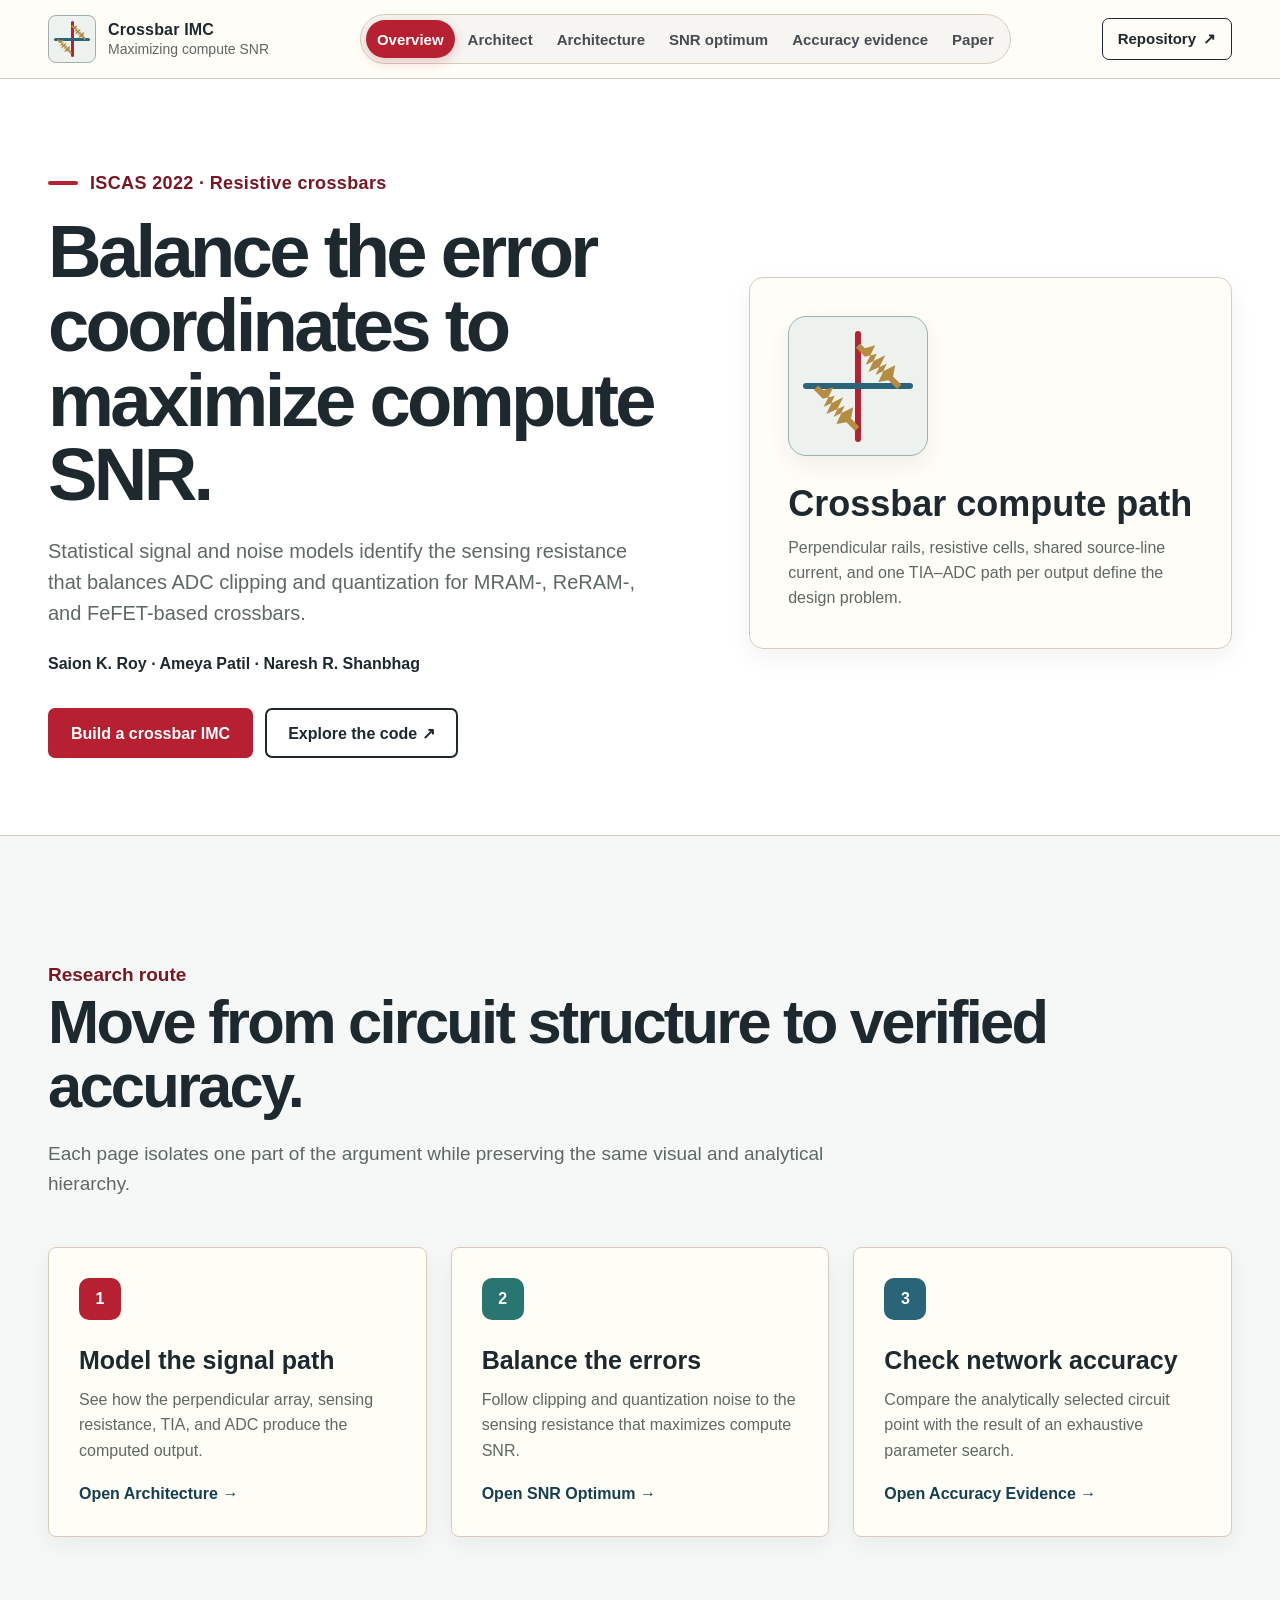
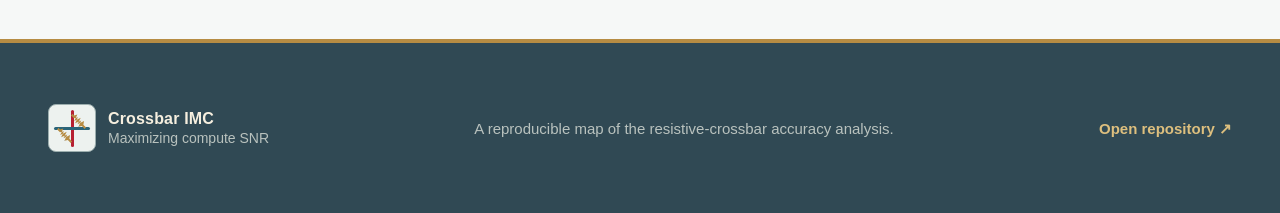
==== docs/index.html @ 3ef4f8be "Publish crossbar IMC analysis and website" ====
<!doctype html>
<html lang="en">
  <head>
    <meta charset="utf-8" />
    <meta name="viewport" content="width=device-width, initial-scale=1" />
    <meta name="theme-color" content="#ffffff" />
    <meta name="description" content="Explore the computational-accuracy limits of MRAM-, ReRAM-, and FeFET-based resistive crossbar IMC architectures." />
    <link rel="icon" href="assets/favicon.png" type="image/png" />
    <link rel="stylesheet" href="styles.css" />
    <script src="app.js" defer></script>
    <title>Crossbar IMC · Maximizing Compute SNR</title>
  </head>
  <body>
    <a class="skip-link" href="#main">Skip to content</a>
    <header class="site-header"><div class="container header-inner"><a class="brand" href="index.html"><span class="architecture-icon crossbar-icon brand-architecture-icon" aria-hidden="true"><i></i><i></i><i></i><b></b><b></b><b></b><em></em></span><span><strong>Crossbar IMC</strong><small>Maximizing compute SNR</small></span></a><button class="menu-toggle" type="button" aria-expanded="false" aria-controls="site-nav">Menu</button><nav id="site-nav" class="site-nav" aria-label="Crossbar study"><a href="index.html" aria-current="page">Overview</a><a href="architect.html">Architect</a><a href="architecture.html">Architecture</a><a href="optimum.html">SNR optimum</a><a href="evidence.html">Accuracy evidence</a><a href="paper.html">Paper</a><a class="nav-repository" href="https://github.com/calmyor/Crossbar-analysis">Repository <span aria-hidden="true">↗</span></a></nav><a class="header-repo" href="https://github.com/calmyor/Crossbar-analysis">Repository <span aria-hidden="true">↗</span></a></div></header>
    <main id="main">
      <section class="page-hero"><div class="container page-hero-grid"><div><p class="eyebrow red">ISCAS 2022 · Resistive crossbars</p><h1>Balance the error coordinates to <span class="accent-red">maximize compute SNR.</span></h1><p class="hero-summary">Statistical signal and noise models identify the sensing resistance that balances ADC clipping and quantization for MRAM-, ReRAM-, and FeFET-based crossbars.</p><p class="hero-authors">Saion K. Roy · Ameya Patil · Naresh R. Shanbhag</p><div class="hero-actions"><a class="button button-red" href="architect.html">Build a crossbar IMC</a><a class="button button-secondary" href="https://github.com/calmyor/Crossbar-analysis">Explore the code ↗</a></div></div><aside class="page-stat-card red system-mark-card"><span class="architecture-icon crossbar-icon" aria-hidden="true"><i></i><i></i><i></i><b></b><b></b><b></b><em></em></span><h2>Crossbar compute path</h2><p>Perpendicular rails, resistive cells, shared source-line current, and one TIA–ADC path per output define the design problem.</p></aside></div></section>

      <section class="section section-tint"><div class="container"><div class="section-heading"><p class="section-kicker red">Research route</p><h2>Move from circuit structure to verified accuracy.</h2><p>Each page isolates one part of the argument while preserving the same visual and analytical hierarchy.</p></div><div class="principle-grid"><article class="principle-card"><span>1</span><h3>Model the signal path</h3><p>See how the perpendicular array, sensing resistance, TIA, and ADC produce the computed output.</p><a class="text-link" href="architecture.html">Open Architecture →</a></article><article class="principle-card"><span>2</span><h3>Balance the errors</h3><p>Follow clipping and quantization noise to the sensing resistance that maximizes compute SNR.</p><a class="text-link" href="optimum.html">Open SNR Optimum →</a></article><article class="principle-card"><span>3</span><h3>Check network accuracy</h3><p>Compare the analytically selected circuit point with the result of an exhaustive parameter search.</p><a class="text-link" href="evidence.html">Open Accuracy Evidence →</a></article></div></div></section>
    </main>
    <footer class="site-footer"><div class="container footer-inner"><a class="brand" href="index.html"><span class="architecture-icon crossbar-icon brand-architecture-icon" aria-hidden="true"><i></i><i></i><i></i><b></b><b></b><b></b><em></em></span><span><strong>Crossbar IMC</strong><small>Maximizing compute SNR</small></span></a><p>A reproducible map of the resistive-crossbar accuracy analysis.</p><a class="footer-link" href="https://github.com/calmyor/Crossbar-analysis">Open repository ↗</a></div></footer>
  </body>
</html>
---- docs/styles.css ----
:root {
  --red: #b62031;
  --red-light: #f9e8e9;
  --red-dark: #791722;
  --green: #28766f;
  --green-light: #e8f3ee;
  --green-dark: #174f4d;
  --blue: #2a6478;
  --blue-light: #e8f1f3;
  --blue-dark: #163f50;
  --ink: #1d292e;
  --muted: #5e6864;
  --line: #d7ccb9;
  --line-dark: #b7a98f;
  --surface: #f3ecdc;
  --white: #fffdf7;
  --gold: #b68c43;
  --stone: #607984;
  --stone-dark: #304954;
  --shadow: 0 14px 32px rgba(41, 32, 20, .09);
  --sans: Arial, Helvetica, sans-serif;
  --container: 1360px;
}

* { box-sizing: border-box; }
html { scroll-behavior: smooth; }
body { margin: 0; background-color: var(--white); background-image: radial-gradient(circle at 14% 8%, rgba(182, 140, 67, .08), transparent 27%), linear-gradient(rgba(74, 57, 30, .025) 1px, transparent 1px), linear-gradient(90deg, rgba(74, 57, 30, .025) 1px, transparent 1px); background-size: auto, 44px 44px, 44px 44px; color: var(--ink); font-family: var(--sans); font-size: 18px; line-height: 1.58; }
body.menu-open { overflow: hidden; }
body.menu-open::before { content: ""; position: fixed; z-index: 40; inset: 78px 0 0; background: rgba(32, 36, 40, .22); backdrop-filter: blur(2px); }
a { color: inherit; text-decoration: none; }
button { color: inherit; font: inherit; }
img { display: block; max-width: 100%; }
figure { margin: 0; }
p { margin-top: 0; }

.skip-link { position: fixed; z-index: 100; top: 12px; left: 12px; padding: 12px 18px; transform: translateY(-170%); background: var(--red); color: #fff; font-size: 16px; font-weight: 700; }
.skip-link:focus { transform: none; }
.container { width: min(var(--container), calc(100% - 96px)); margin-inline: auto; }

.site-header { position: sticky; z-index: 50; top: 0; border-bottom: 1px solid var(--line); background: rgba(255, 253, 247, .94); backdrop-filter: blur(14px); }
.header-inner { min-height: 78px; display: flex; align-items: center; gap: 22px; }
.brand { display: flex; align-items: center; gap: 12px; flex-shrink: 0; }
.imc-mark { position: relative; width: 46px; height: 42px; flex-shrink: 0; overflow: visible; border: 1px solid #0b151a; border-radius: 5px; background: linear-gradient(135deg, #3d4b50 0 16%, var(--stone) 16% 72%, var(--stone-dark) 72%); box-shadow: inset 0 0 0 2px rgba(255,255,255,.07), 5px 5px 0 rgba(17,28,33,.17); transform: rotate(-2deg); }
.imc-mark::before { content: ""; position: absolute; z-index: 1; inset: 5px; border: 1px solid rgba(210, 183, 122, .48); border-radius: 2px; background: linear-gradient(90deg, transparent 45%, rgba(210,183,122,.32) 45% 52%, transparent 52%), linear-gradient(0deg, transparent 26%, rgba(210,183,122,.3) 26% 32%, transparent 32% 67%, rgba(210,183,122,.3) 67% 73%, transparent 73%); box-shadow: none; }
.imc-mark::after { content: ""; position: absolute; z-index: 3; top: 5px; right: 5px; width: 7px; height: 7px; transform: rotate(45deg); border: 1px solid #f5c0bd; border-radius: 1px; background: var(--red); }
.imc-mark i { position: absolute; z-index: 2; left: 11px; width: 18px; height: 2px; border-radius: 2px; background: rgba(226, 202, 149, .72); }
.imc-mark i:nth-child(1) { top: 11px; transform: rotate(8deg); }
.imc-mark i:nth-child(2) { top: 20px; width: 14px; transform: rotate(-6deg); }
.imc-mark i:nth-child(3) { top: 29px; width: 21px; transform: rotate(5deg); }
.brand > span:last-child { display: flex; flex-direction: column; }
.brand strong { font-size: 16px; line-height: 1.25; letter-spacing: .01em; }
.brand small { color: var(--muted); font-size: 14px; line-height: 1.3; }
.site-nav { margin: 0 auto; padding: 5px; display: flex; align-items: center; gap: 2px; border: 1px solid var(--line); border-radius: 999px; background: rgba(243, 236, 220, .82); }
.site-nav a { min-height: 38px; padding: 8px 11px; display: inline-flex; align-items: center; gap: 7px; border-radius: 999px; color: #454c52; font-size: 15px; font-weight: 700; line-height: 1; transition: background .18s ease, color .18s ease, box-shadow .18s ease; }
.site-nav a[href="index.html"]::before, .site-nav a[href="architect.html"]::before, .site-nav a[href="crossbar.html"]::before, .site-nav a[href="parallelbar.html"]::before, .site-nav a[href="findings.html"]::before, .site-nav a[href="code.html"]::before, .site-nav a[href="papers.html"]::before { content: ""; width: 19px; height: 19px; flex-shrink: 0; border: 1px solid var(--line-dark); border-radius: 4px; background-color: #fff; }
.site-nav a[href="index.html"]::before { border-color: var(--stone-dark); background-color: var(--stone); background-image: linear-gradient(rgba(225,199,142,.75), rgba(225,199,142,.75)), linear-gradient(rgba(225,199,142,.6), rgba(225,199,142,.6)), linear-gradient(var(--red), var(--red)); background-size: 9px 2px, 6px 2px, 4px 4px; background-position: 3px 5px, 7px 10px, 11px 2px; background-repeat: no-repeat; }
.site-nav a[href="architect.html"]::before { border-color: var(--green-dark); background-color: var(--green-light); background-image: linear-gradient(var(--green), var(--green)), linear-gradient(var(--blue), var(--blue)), linear-gradient(var(--blue), var(--blue)), linear-gradient(var(--blue), var(--blue)), linear-gradient(var(--blue), var(--blue)); background-size: 13px 2px, 5px 5px, 5px 5px, 5px 5px, 5px 5px; background-position: center, 3px 3px, 11px 3px, 3px 11px, 11px 11px; background-repeat: no-repeat; }
.site-nav a[href="crossbar.html"]::before { background-image: linear-gradient(90deg, transparent 44%, var(--red) 44% 56%, transparent 56%), linear-gradient(0deg, transparent 44%, var(--blue) 44% 56%, transparent 56%), linear-gradient(-45deg, transparent 38%, var(--gold) 38% 62%, transparent 62%), linear-gradient(-45deg, transparent 38%, var(--gold) 38% 62%, transparent 62%); background-size: 100% 100%, 100% 100%, 48% 48%, 48% 48%; background-position: center, center, 86% 14%, 14% 86%; background-repeat: no-repeat; }
.site-nav a[href="parallelbar.html"]::before { background-image: linear-gradient(90deg, transparent 20%, var(--blue) 20% 33%, transparent 33% 67%, var(--blue) 67% 80%, transparent 80%), linear-gradient(0deg, transparent 26%, var(--gold) 26% 39%, transparent 39% 61%, var(--gold) 61% 74%, transparent 74%); }
.site-nav a[href="findings.html"]::before { border-color: var(--red-dark); background-color: var(--red); background-image: linear-gradient(rgba(255,225,207,.68), rgba(255,225,207,.68)), linear-gradient(rgba(255,225,207,.58), rgba(255,225,207,.58)); background-size: 9px 2px, 6px 2px; background-position: center 5px, center 10px; background-repeat: no-repeat; }
.site-nav a[href="code.html"]::before { border-color: var(--stone-dark); background-color: var(--stone); background-image: linear-gradient(90deg, transparent 16%, #d8bd83 16% 28%, transparent 28% 44%, #d8bd83 44% 56%, transparent 56% 72%, #d8bd83 72% 84%, transparent 84%); }
.site-nav a[href="papers.html"]::before { background-image: linear-gradient(var(--gold), var(--gold)), linear-gradient(var(--stone), var(--stone)), linear-gradient(var(--stone), var(--stone)); background-size: 3px 11px, 7px 2px, 7px 2px; background-position: 3px center, 8px 5px, 8px 10px; background-repeat: no-repeat; }
.site-nav a:hover, .site-nav a:focus-visible { background: #fff; color: var(--blue-dark); }
.site-nav a[aria-current="page"] { background: var(--red); color: #fff; box-shadow: 0 4px 12px rgba(182, 32, 49, .22); }
.site-nav .nav-repository { display: none; }
.header-repo { min-height: 42px; padding: 0 15px; display: inline-flex; align-items: center; gap: 7px; border: 1px solid var(--ink); border-radius: 7px; font-size: 15px; font-weight: 700; white-space: nowrap; }
.header-repo:hover, .header-repo:focus-visible { background: var(--ink); color: #fff; }
.menu-toggle { position: relative; min-height: 42px; margin-left: auto; padding: 9px 13px; display: none; align-items: center; gap: 10px; border: 1px solid var(--line-dark); border-radius: 999px; background: #fff; font-size: 15px; font-weight: 700; }
.menu-toggle::before { content: ""; width: 17px; height: 2px; border-radius: 2px; background: currentColor; box-shadow: 0 -5px currentColor, 0 5px currentColor; transition: transform .18s ease, box-shadow .18s ease; }
.menu-toggle[aria-expanded="true"]::before { transform: rotate(45deg); box-shadow: none; }
.menu-toggle[aria-expanded="true"]::after { content: ""; position: absolute; left: 13px; width: 17px; height: 2px; transform: rotate(-45deg); border-radius: 2px; background: currentColor; }

.eyebrow { margin: 0 0 18px; display: flex; align-items: center; gap: 12px; color: var(--blue-dark); font-size: 18px; font-weight: 700; letter-spacing: .02em; }
.eyebrow::before { content: ""; width: 30px; height: 4px; border-radius: 4px; background: var(--blue); }
.eyebrow.red { color: var(--red-dark); }
.eyebrow.red::before { background: var(--red); }
.eyebrow.green { color: var(--green-dark); }
.eyebrow.green::before { background: var(--green); }
.hero, .page-hero, .section { position: relative; isolation: isolate; overflow: hidden; }
.hero > .container, .page-hero > .container, .section > .container { position: relative; z-index: 1; }
.hero { padding: clamp(72px, 8vw, 118px) 0; }
.hero-grid { min-height: 580px; display: grid; grid-template-columns: minmax(0, .92fr) minmax(500px, 1.08fr); gap: clamp(52px, 7vw, 104px); align-items: center; }
.hero h1, .page-hero h1, .section-heading h2, .content-copy h2 { font-family: var(--sans); font-weight: 700; }
.hero h1 { max-width: 830px; margin: 0 0 26px; font-size: clamp(58px, 6vw, 92px); line-height: .98; letter-spacing: -.045em; }
.hero h1 .accent-red { color: var(--red); }
.hero h1 .accent-green { color: var(--green); }
.hero h1 .accent-blue { color: var(--blue); }
.hero-summary { max-width: 760px; margin-bottom: 0; color: var(--muted); font-size: 20px; line-height: 1.55; }
.hero-authors { margin: 22px 0 0; font-size: 16px; font-weight: 700; }
.hero-actions { margin-top: 32px; display: flex; flex-wrap: wrap; gap: 12px; }
.button { min-height: 50px; padding: 0 21px; display: inline-flex; align-items: center; justify-content: center; gap: 8px; border: 2px solid var(--blue); border-radius: 7px; font-size: 16px; font-weight: 700; transition: transform .18s ease, background .18s ease, color .18s ease, box-shadow .18s ease; }
.button:hover, .button:focus-visible { transform: translateY(-2px); box-shadow: 0 8px 18px rgba(32, 36, 40, .12); }
.button-primary { background: var(--blue); color: #fff; }
.button-primary:hover, .button-primary:focus-visible { background: var(--blue-dark); border-color: var(--blue-dark); }
.button-secondary { border-color: var(--ink); background: #fff; }
.button-secondary:hover, .button-secondary:focus-visible { background: var(--ink); color: #fff; }
.button-red { border-color: var(--red); background: var(--red); color: #fff; }
.button-red:hover, .button-red:focus-visible { border-color: var(--red-dark); background: var(--red-dark); }
.button-green { border-color: var(--green); background: var(--green); color: #fff; }
.button-green:hover, .button-green:focus-visible { border-color: var(--green-dark); background: var(--green-dark); }
.text-link { display: inline-flex; align-items: center; gap: 7px; color: var(--blue-dark); font-size: 16px; font-weight: 700; }
.text-link:hover, .text-link:focus-visible { text-decoration: underline; text-underline-offset: 4px; }

.system-visual { min-height: 540px; padding: 28px; border: 1px solid var(--line); border-radius: 18px; background: var(--surface); box-shadow: var(--shadow); }
.signal-atlas { border-color: #526b75; background: linear-gradient(150deg, #3f5964, #29424d); color: #fff; box-shadow: 0 18px 48px rgba(30, 55, 65, .2); }
.signal-atlas .visual-head { border-bottom-color: rgba(225, 203, 157, .24); color: #d7c8a9; }
.signal-map { position: relative; min-height: 520px; margin: 12px 0 8px; overflow: hidden; background-image: radial-gradient(circle at center, rgba(182,140,67,.2) 0 2px, transparent 3px), linear-gradient(45deg, transparent 49.7%, rgba(205,174,111,.2) 49.8% 50.2%, transparent 50.3%), linear-gradient(-45deg, transparent 49.7%, rgba(205,174,111,.2) 49.8% 50.2%, transparent 50.3%); background-size: 24px 24px, 100% 100%, 100% 100%; }
.signal-map::before, .signal-map::after { content: ""; position: absolute; z-index: 0; top: 50%; left: 50%; background: rgba(205, 174, 111, .25); transform: translate(-50%, -50%); }
.signal-map::before { width: calc(100% - 96px); height: 1px; }
.signal-map::after { width: 1px; height: calc(100% - 76px); }
.stone-field { position: absolute; z-index: 1; inset: 0; pointer-events: none; }
.knowledge-stone { position: absolute; width: 130px; height: 130px; opacity: .98; transform: rotate(-2deg); filter: drop-shadow(9px 11px 4px rgba(10,29,37,.28)); }
.knowledge-stone:nth-child(even) { transform: rotate(2deg); }
.knowledge-stone::before { content: ""; position: absolute; z-index: 1; top: 0; left: 0; width: 130px; height: 26px; clip-path: polygon(26px 0, 100% 0, 104px 100%, 0 100%); border: 2px solid #b8c7c9; background: linear-gradient(135deg, #aebdc0, #8ea2a8); }
.knowledge-stone::after { content: ""; position: absolute; z-index: 1; top: 0; left: 104px; width: 26px; height: 130px; clip-path: polygon(100% 0, 100% 104px, 0 100%, 0 26px); border: 2px solid #38535e; background: linear-gradient(160deg, #58727c, #3d5863); }
.knowledge-face { position: absolute; z-index: 2; top: 26px; left: 0; width: 104px; height: 104px; padding: 16px 10px 14px; display: grid; align-content: center; overflow: hidden; border: 3px solid #9db0b7; border-radius: 2px; background: linear-gradient(145deg, #8ba0a8 0 9%, #6f8791 9% 82%, #5d7680 82%); color: #f2f5f1; text-align: center; text-shadow: 0 1px 0 #35505b; box-shadow: inset 0 0 0 2px rgba(236,243,239,.14); }
.knowledge-face::before { content: ""; position: absolute; inset: 8px; border: 1px solid rgba(230,239,236,.18); pointer-events: none; }
.knowledge-face strong, .knowledge-face small { position: relative; z-index: 1; max-width: 100%; overflow-wrap: anywhere; }
.knowledge-face strong { font-size: 14px; line-height: 1.08; }
.knowledge-face small { margin-top: 5px; color: #dce5e1; font-size: 14px; font-weight: 700; line-height: 1.12; letter-spacing: 0; }
.ks-1 { top: 18px; left: 8px; }
.ks-2 { top: 18px; right: 8px; }
.ks-3 { bottom: 10px; left: 8px; }
.ks-4 { right: 8px; bottom: 10px; }
.guide-stone { position: absolute; z-index: 2; width: 128px; display: grid; justify-items: center; color: #f7efdf; text-align: center; }
.guide-stone strong { margin-top: 10px; font-size: 15px; line-height: 1.1; }
.guide-stone small { margin-top: 5px; color: #d7c8aa; font-size: 14px; line-height: 1.2; }
.stone-north { top: 14px; left: 50%; transform: translateX(-50%); }
.stone-east { top: 50%; right: 0; transform: translateY(-50%); }
.stone-south { bottom: 12px; left: 50%; transform: translateX(-50%); }
.stone-west { top: 50%; left: 0; transform: translateY(-50%); }
.stone-cube { position: relative; width: 82px; height: 82px; display: block; transform: rotate(-1deg); filter: drop-shadow(7px 9px 3px rgba(5,10,12,.34)); }
.guide-stone:nth-child(even) .stone-cube { transform: rotate(2deg); }
.stone-cube::before { content: ""; position: absolute; z-index: 1; top: 0; left: 0; width: 82px; height: 18px; clip-path: polygon(18px 0, 100% 0, 64px 100%, 0 100%); border: 2px solid #e16b71; background: linear-gradient(135deg, #dc5962, #bd303c); }
.stone-cube::after { content: ""; position: absolute; z-index: 1; top: 0; left: 64px; width: 18px; height: 82px; clip-path: polygon(100% 0, 100% 64px, 0 100%, 0 18px); border: 2px solid #62131d; background: linear-gradient(160deg, #8f1e29, #65131c); }
.stone-front { position: absolute; z-index: 2; top: 18px; left: 0; width: 64px; height: 64px; display: block; overflow: hidden; border: 2px solid #721722; border-radius: 2px; background: linear-gradient(145deg, #d04b55 0 9%, var(--red) 9% 82%, #941b28 82%); box-shadow: inset 0 0 0 3px rgba(255,255,255,.08); }
.stone-front::before { content: ""; position: absolute; inset: 8px; border: 1px solid rgba(255,222,204,.36); }
.stone-cube[class*="glyph-"] .stone-front i { display: none; }
.stone-cube[class*="glyph-"] .stone-front::after { content: ""; position: absolute; z-index: 2; }
.glyph-device .stone-front::after { top: 23px; left: 11px; width: 36px; height: 15px; background: #f7d5bd; clip-path: polygon(0 45%, 15% 45%, 24% 5%, 37% 90%, 49% 5%, 61% 90%, 73% 5%, 83% 45%, 100% 45%, 100% 62%, 82% 62%, 73% 100%, 61% 20%, 49% 100%, 37% 20%, 25% 62%, 0 62%); filter: drop-shadow(0 1px 0 #64121b); }
.glyph-array .stone-front::after { inset: 16px; border: 2px solid #f7d5bd; background-image: linear-gradient(90deg, transparent 44%, #f7d5bd 44% 56%, transparent 56%), linear-gradient(0deg, transparent 44%, #f7d5bd 44% 56%, transparent 56%); }
.glyph-sensing .stone-front::after { top: 18px; left: 13px; width: 30px; height: 21px; border: 2px solid #f7d5bd; border-radius: 50%; background: radial-gradient(circle, #f7d5bd 0 3px, transparent 4px); box-shadow: 0 8px 0 -5px #f7d5bd; }
.glyph-conversion .stone-front i { position: absolute; z-index: 2; bottom: 14px; width: 7px; display: block !important; transform: none !important; border-radius: 1px 1px 0 0; background: #f7d5bd; }
.glyph-conversion .stone-front i:nth-child(1) { left: 13px; height: 10px; }
.glyph-conversion .stone-front i:nth-child(2) { left: 25px; height: 19px; }
.glyph-conversion .stone-front i:nth-child(3) { left: 37px; height: 29px; }
.map-coordinate { position: absolute; z-index: 3; top: 50%; left: 50%; width: 250px; min-height: 204px; padding: 16px 20px; display: grid; place-content: center; justify-items: center; transform: translate(-50%, -50%) rotate(-2deg); border: 1px solid #d6b66f; outline: 5px double rgba(214,182,111,.26); background: #f3e7cc; color: var(--ink); text-align: center; box-shadow: 0 14px 30px rgba(0,0,0,.24); }
.map-coordinate span { color: var(--red-dark); font-family: var(--sans); font-size: 14px; font-weight: 700; letter-spacing: .06em; }
.map-coordinate strong { margin: 4px 0; color: var(--red); font-size: 28px; line-height: 1; }
.map-coordinate small { max-width: 150px; color: var(--muted); font-family: var(--sans); font-size: 14px; line-height: 1.3; }
.coordinate-fabrics { margin-bottom: 9px; display: flex; align-items: center; gap: 9px; }
.coordinate-fabrics .coordinate-link { color: var(--gold); font-size: 16px; letter-spacing: 0; }
.architecture-icon.atlas-icon { width: 66px; height: 66px; margin: 0; border-radius: 8px; box-shadow: none; }
.signal-atlas .visual-caption { border: 1px solid rgba(205,174,111,.2); background: rgba(255,255,255,.06); color: #cfc3aa; }
.signal-atlas .visual-caption strong { color: #fff; }
.visual-head { display: flex; align-items: center; justify-content: space-between; gap: 20px; padding-bottom: 20px; border-bottom: 1px solid var(--line); color: var(--muted); font-size: 14px; font-weight: 700; }
.architecture-symbol { min-height: 335px; padding: 45px 22px 28px; display: grid; grid-template-columns: 1fr 70px 1fr; align-items: center; gap: 16px; }
.symbol-block { min-height: 245px; padding: 22px; display: flex; flex-direction: column; justify-content: space-between; border: 1px solid var(--line-dark); border-radius: 16px; background: #fff; }
.symbol-block strong { font-size: 24px; }
.symbol-block small { color: var(--muted); font-size: 14px; }
.architecture-icon { position: relative; width: 140px; height: 140px; margin: 24px auto 4px; display: block; overflow: hidden; border: 1px solid var(--line-dark); border-radius: 24px; background: #fff; box-shadow: 0 9px 24px rgba(32,36,40,.07); }
.architecture-icon i, .architecture-icon b { position: absolute; display: block; border-radius: 4px; }

/* Canonical fabric marks: perpendicular rails with two diagonal resistors, or a two-rung parallel ladder. */
.architecture-icon.crossbar-icon, .architecture-icon.parallelbar-icon { border-color: #9caeae; border-radius: 18px; background: #edf2ef; }
.architecture-icon.crossbar-icon i, .architecture-icon.crossbar-icon b, .architecture-icon.parallelbar-icon i, .architecture-icon.parallelbar-icon b { display: none; box-shadow: none; }
.architecture-icon.crossbar-icon i:first-child { top: 10%; bottom: 10%; left: calc(50% - 3px); width: 6px; display: block; background: var(--red); }
.architecture-icon.crossbar-icon b:first-of-type { top: calc(50% - 3px); right: 10%; left: 10%; height: 6px; display: block; background: var(--blue); }
.architecture-icon.crossbar-icon em { position: absolute; z-index: 3; inset: 0; width: auto; height: auto; transform: none; border: 0; border-radius: 0; background: none; box-shadow: none; clip-path: none; filter: none; }
.architecture-icon.crossbar-icon em::before, .architecture-icon.crossbar-icon em::after, .architecture-icon.parallelbar-icon em::before, .architecture-icon.parallelbar-icon em::after { content: ""; position: absolute; height: 18%; background: var(--gold); clip-path: polygon(0 42%, 12% 42%, 21% 4%, 33% 88%, 45% 4%, 57% 88%, 69% 4%, 80% 42%, 100% 42%, 100% 66%, 79% 66%, 69% 100%, 57% 24%, 45% 100%, 33% 24%, 22% 66%, 0 66%); filter: drop-shadow(0 2px 0 var(--ink)) drop-shadow(0 -1px 0 rgba(29,41,46,.45)); }
.architecture-icon.crossbar-icon em::before { top: 26%; left: 43.8%; width: 42.4%; transform: rotate(45deg); transform-origin: center; }
.architecture-icon.crossbar-icon em::after { top: 56%; left: 13.8%; width: 42.4%; transform: rotate(45deg); transform-origin: center; }
.architecture-icon.crossbar-icon::after { display: none; }
.architecture-icon.parallelbar-icon i:first-child, .architecture-icon.parallelbar-icon i:nth-child(2) { top: 10%; bottom: 10%; width: 6px; display: block; background: var(--blue); }
.architecture-icon.parallelbar-icon i:first-child { left: 25%; }
.architecture-icon.parallelbar-icon i:nth-child(2) { left: calc(75% - 6px); }
.architecture-icon.parallelbar-icon em { position: absolute; z-index: 3; inset: 0; width: auto; height: auto; transform: none; border: 0; border-radius: 0; background: none; box-shadow: none; clip-path: none; filter: none; }
.architecture-icon.parallelbar-icon em::before, .architecture-icon.parallelbar-icon em::after { left: 25%; width: 50%; }
.architecture-icon.parallelbar-icon em::before { top: 25%; }
.architecture-icon.parallelbar-icon em::after { top: 58%; }
.architecture-icon.parallelbar-icon::before, .architecture-icon.parallelbar-icon::after { display: none; }
.architecture-icon.compact { width: 100px; height: 100px; margin: 6px 0 24px; }
.architecture-icon.compact.crossbar-icon, .architecture-icon.compact.parallelbar-icon { border-radius: 13px; }
.architecture-icon.compact.crossbar-icon i:first-child { left: calc(50% - 2px); width: 4px; }
.architecture-icon.compact.crossbar-icon b:first-of-type { top: calc(50% - 2px); height: 4px; }
.architecture-icon.compact.parallelbar-icon i:first-child, .architecture-icon.compact.parallelbar-icon i:nth-child(2) { width: 4px; }
.architecture-icon.atlas-icon { border-radius: 8px; }
.architecture-icon.atlas-icon.crossbar-icon i:first-child { left: calc(50% - 1.5px); width: 3px; }
.architecture-icon.atlas-icon.crossbar-icon b:first-of-type { top: calc(50% - 1.5px); height: 3px; }
.architecture-icon.atlas-icon.parallelbar-icon i:first-child, .architecture-icon.atlas-icon.parallelbar-icon i:nth-child(2) { width: 3px; }
.architecture-icon.brand-architecture-icon { width: 48px; height: 48px; margin: 0; flex-shrink: 0; border-radius: 8px; box-shadow: none; }
.architecture-icon.brand-architecture-icon.crossbar-icon i:first-child { left: calc(50% - 1.5px); width: 3px; }
.architecture-icon.brand-architecture-icon.crossbar-icon b:first-of-type { top: calc(50% - 1.5px); height: 3px; }
.architecture-icon.brand-architecture-icon.parallelbar-icon i:first-child, .architecture-icon.brand-architecture-icon.parallelbar-icon i:nth-child(2) { width: 3px; }
.icon-title-row { display: flex; align-items: center; gap: 20px; }
.icon-title-row .architecture-icon { margin: 0; flex-shrink: 0; }
.page-stat-card .architecture-icon { margin: 0 0 28px; }
.symbol-arrow { display: grid; place-items: center; color: var(--green); font-size: 42px; font-weight: 700; }
.visual-caption { margin: 0; padding: 20px; border-radius: 12px; background: #fff; color: var(--muted); font-size: 16px; }
.visual-caption strong { color: var(--ink); }

.page-hero { padding: clamp(68px, 7vw, 104px) 0 clamp(52px, 6vw, 84px); border-bottom: 1px solid var(--line); }
.page-hero-grid { display: grid; grid-template-columns: minmax(0, .95fr) minmax(430px, .75fr); gap: clamp(44px, 7vw, 100px); align-items: center; }
.page-hero h1 { max-width: 900px; margin: 0 0 24px; font-size: clamp(54px, 5.8vw, 88px); line-height: 1; letter-spacing: -.05em; }
.page-hero .hero-summary { max-width: 820px; }
.page-stat-card { position: relative; padding: 38px; overflow: hidden; border: 1px solid var(--line); border-radius: 14px; background: rgba(255,253,247,.94); color: var(--ink); box-shadow: var(--shadow); }
.page-stat-card::before, .page-stat-card::after { display: none; }
.page-stat-card > span { color: var(--muted); font-size: 14px; font-weight: 700; }
.page-stat-card strong { margin: 13px 0 8px; display: block; color: #f2cf84; font-size: clamp(44px, 5vw, 68px); line-height: 1; }
.page-stat-card p { margin: 0; color: var(--muted); font-size: 16px; }
.page-stat-card.red strong { color: #ff9a9e; }
.page-stat-card.green strong { color: #91dfc6; }

.section { padding: clamp(76px, 8vw, 126px) 0; }
.section-tint { background: var(--surface); }
.section-heading { max-width: 1000px; margin-bottom: 48px; }
.section-heading h2 { margin: 0; font-size: clamp(44px, 4.8vw, 72px); line-height: 1.03; letter-spacing: -.045em; }
.section-heading p { max-width: 820px; margin: 22px 0 0; color: var(--muted); font-size: 19px; }
.section-kicker { margin: 0 0 14px; color: var(--blue-dark); font-size: 18px; font-weight: 700; }
.section-kicker.red { color: var(--red-dark); }
.section-kicker.green { color: var(--green-dark); }

.project-cards { display: grid; grid-template-columns: repeat(2, 1fr); gap: 28px; }
.project-card { min-height: 490px; padding: 34px; display: flex; flex-direction: column; border: 1px solid var(--line); border-radius: 10px; background: rgba(255, 253, 247, .92); box-shadow: 0 10px 26px rgba(41, 32, 20, .07); }
.project-card.red { border-top: 6px solid var(--red); }
.project-card.blue { border-top: 6px solid var(--blue); }
.card-meta { margin-bottom: 32px; display: flex; justify-content: space-between; gap: 20px; color: var(--muted); font-size: 14px; font-weight: 700; }
.project-card h2, .project-card h3 { margin: 0 0 16px; font-size: clamp(30px, 3vw, 42px); line-height: 1.08; letter-spacing: -.03em; }
.project-card p { color: var(--muted); }
.card-points { margin: 10px 0 30px; padding: 0; list-style: none; }
.card-points li { position: relative; padding: 10px 0 10px 25px; border-top: 1px solid var(--line); font-size: 16px; }
.card-points li::before { content: ""; position: absolute; top: 18px; left: 2px; width: 9px; height: 9px; transform: rotate(45deg); border: 1px solid var(--green-dark); background: var(--green); }
.project-card .button { margin-top: auto; align-self: flex-start; }

.principle-grid, .finding-cards, .code-grid { display: grid; grid-template-columns: repeat(3, 1fr); gap: 24px; }
.principle-card, .finding-card, .code-card { padding: 30px; border: 1px solid var(--line); border-radius: 8px; background: rgba(255, 253, 247, .94); }
.principle-card span, .finding-card span, .code-card span { width: 42px; height: 42px; margin-bottom: 26px; display: grid; place-items: center; border-radius: 10px; color: #fff; font-size: 16px; font-weight: 700; }
.principle-card:nth-child(1) span, .finding-card:nth-child(1) span { background: var(--red); }
.principle-card:nth-child(2) span, .finding-card:nth-child(2) span { background: var(--green); }
.principle-card:nth-child(3) span, .finding-card:nth-child(3) span { background: var(--blue); }
.principle-card h3, .finding-card h3, .code-card h3 { margin: 0 0 12px; font-size: 25px; line-height: 1.16; }
.principle-card p, .finding-card p, .code-card p { margin: 0; color: var(--muted); font-size: 16px; }
.four-guide-cards { grid-template-columns: repeat(4, 1fr); gap: 28px; }
.four-guide-cards .finding-card { min-height: 350px; padding: 32px; border-color: #445259; background: linear-gradient(145deg, #324249, var(--stone-dark)); color: #fff; box-shadow: 4px 5px 0 rgba(17,28,33,.1); }
.four-guide-cards .finding-card span { border: 2px solid #721722; border-radius: 4px; background: linear-gradient(135deg, #d04b55, var(--red) 62%, #741722); box-shadow: 4px 4px 0 rgba(0,0,0,.2), inset 0 0 0 2px rgba(255,255,255,.08); }
.four-guide-cards .finding-card p { color: #cbd2d0; }
.four-guide-cards .guide-card-symbol { position: relative; width: 72px; height: 72px; margin-bottom: 34px; border: 0; border-radius: 0; background: none; box-shadow: none; filter: drop-shadow(5px 6px 2px rgba(0,0,0,.24)); }
.four-guide-cards .guide-card-symbol::before { content: ""; position: absolute; z-index: 1; top: 0; left: 0; width: 72px; height: 16px; clip-path: polygon(16px 0, 100% 0, 56px 100%, 0 100%); border: 1px solid #e16b71; background: linear-gradient(135deg, #dc5962, #bd303c); }
.four-guide-cards .guide-card-symbol::after { content: ""; position: absolute; z-index: 1; top: 0; left: 56px; width: 16px; height: 72px; clip-path: polygon(100% 0, 100% 56px, 0 100%, 0 16px); border: 1px solid #62131d; background: linear-gradient(160deg, #8f1e29, #65131c); }
.four-guide-cards .guide-card-face { position: absolute; z-index: 2; top: 16px; left: 0; width: 56px; height: 56px; display: block; overflow: hidden; border: 2px solid #721722; border-radius: 2px; background: linear-gradient(145deg, #d04b55 0 9%, var(--red) 9% 82%, #941b28 82%); box-shadow: inset 0 0 0 2px rgba(255,255,255,.08); }
.four-guide-cards .guide-card-face::before { content: ""; position: absolute; inset: 5px; border: 1px solid rgba(255,222,204,.3); }
.four-guide-cards .glyph-device .guide-card-face::after { content: ""; position: absolute; top: 20px; left: 10px; width: 32px; height: 13px; background: #f7d5bd; clip-path: polygon(0 45%, 15% 45%, 24% 5%, 37% 90%, 49% 5%, 61% 90%, 73% 5%, 83% 45%, 100% 45%, 100% 62%, 82% 62%, 73% 100%, 61% 20%, 49% 100%, 37% 20%, 25% 62%, 0 62%); }
.four-guide-cards .glyph-array .guide-card-face::after { content: ""; position: absolute; inset: 13px; border: 2px solid #f7d5bd; background-image: linear-gradient(90deg, transparent 44%, #f7d5bd 44% 56%, transparent 56%), linear-gradient(0deg, transparent 44%, #f7d5bd 44% 56%, transparent 56%); }
.four-guide-cards .glyph-sensing .guide-card-face::after { content: ""; position: absolute; top: 16px; left: 10px; width: 26px; height: 18px; border: 2px solid #f7d5bd; border-radius: 50%; background: radial-gradient(circle, #f7d5bd 0 3px, transparent 4px); }
.four-guide-cards .glyph-conversion .guide-card-face::after { content: ""; position: absolute; left: 10px; bottom: 11px; width: 6px; height: 11px; border-radius: 1px 1px 0 0; background: #f7d5bd; box-shadow: 12px -6px 0 #f7d5bd, 24px -14px 0 #f7d5bd; }

.content-split { display: grid; grid-template-columns: minmax(0, .84fr) minmax(500px, 1.16fr); gap: clamp(44px, 7vw, 96px); align-items: center; }
.content-copy h2 { margin: 0 0 22px; font-size: clamp(42px, 4.6vw, 68px); line-height: 1.04; letter-spacing: -.04em; }
.content-copy p { max-width: 760px; color: var(--muted); }
.detail-list { margin: 28px 0 0; padding: 0; list-style: none; }
.detail-list li { padding: 18px 0; display: grid; grid-template-columns: 32px 1fr; gap: 14px; border-top: 1px solid var(--line); }
.detail-list strong { color: var(--blue-dark); }
.detail-list li::before { content: "✓"; color: var(--green); font-weight: 700; }
.paper-figure { overflow: hidden; border: 1px solid var(--line); border-radius: 16px; background: #fff; box-shadow: 0 8px 26px rgba(32, 36, 40, .06); }
.paper-figure img { width: 100%; max-height: 620px; padding: 24px; object-fit: contain; background: #fff; }
.paper-figure figcaption { padding: 17px 20px; border-top: 1px solid var(--line); color: var(--muted); font-size: 14px; }
.paper-figure figcaption strong { color: var(--ink); }
.figure-grid { display: grid; grid-template-columns: repeat(2, 1fr); gap: 28px; }

.result-banner { padding: 42px; display: grid; grid-template-columns: auto 1fr; gap: 30px; align-items: center; border-radius: 18px; background: var(--blue-light); }
.result-banner.red { background: var(--red-light); }
.result-banner.green { background: var(--green-light); }
.result-number { min-width: 170px; color: var(--blue); font-size: clamp(48px, 6vw, 78px); font-weight: 700; line-height: 1; }
.result-banner.red .result-number { color: var(--red); }
.result-banner.green .result-number { color: var(--green); }
.result-banner h2 { margin: 0 0 8px; font-size: 28px; }
.result-banner p { max-width: 800px; margin: 0; color: var(--muted); }
.evidence-table-wrap { margin-top: 28px; overflow-x: auto; border: 1px solid var(--line); border-radius: 12px; background: #fff; }
.evidence-table { width: 100%; min-width: 620px; border-collapse: collapse; text-align: left; }
.evidence-table caption { padding: 18px 20px; color: var(--ink); font-size: 18px; font-weight: 700; text-align: left; }
.evidence-table th, .evidence-table td { padding: 15px 20px; border-top: 1px solid var(--line); }
.evidence-table thead th { background: var(--surface); color: var(--muted); font-size: 14px; }
.evidence-table tbody th { color: var(--red-dark); }
.evidence-note { margin: 14px 2px 0; color: var(--muted); font-size: 14px; }

.device-explorer { display: grid; grid-template-columns: 270px 1fr; border: 1px solid var(--line); border-radius: 18px; overflow: hidden; background: #fff; box-shadow: 0 8px 24px rgba(32, 36, 40, .05); }
.device-tabs { display: flex; flex-direction: column; border-right: 1px solid var(--line); background: var(--surface); }
.device-tabs button { min-height: 88px; padding: 20px 25px; display: flex; align-items: center; gap: 15px; border: 0; border-bottom: 1px solid var(--line); background: transparent; font-size: 19px; font-weight: 700; text-align: left; cursor: pointer; }
.device-tabs button:last-child { border-bottom: 0; }
.device-tabs button span { color: var(--muted); font-size: 14px; }
.device-tabs button[aria-selected="true"] { background: var(--blue); color: #fff; }
.device-tabs button[aria-selected="true"] span { color: #fff; }
.device-panel { min-height: 410px; padding: clamp(34px, 5vw, 68px); display: grid; grid-template-columns: 1fr minmax(250px, .65fr); gap: 54px; align-items: center; }
.device-panel .section-kicker { font-size: 16px; }
.device-panel h2 { margin: 0 0 18px; font-size: clamp(35px, 4vw, 56px); line-height: 1.04; letter-spacing: -.04em; }
.device-panel p { max-width: 720px; margin-bottom: 0; color: var(--muted); }
.device-stats { margin: 0; display: grid; gap: 12px; }
.device-stats div { padding: 16px 18px; border-left: 5px solid var(--blue); border-radius: 6px; background: var(--blue-light); }
.device-stats dt { color: var(--muted); font-size: 14px; font-weight: 700; }
.device-stats dd { margin: 4px 0 0; font-size: 18px; font-weight: 700; }

.repo-panel { border: 1px solid var(--line); border-radius: 9px; overflow: hidden; background: #fff; box-shadow: var(--shadow); }
.repo-head { padding: 18px 22px; display: flex; justify-content: space-between; gap: 20px; border-bottom: 1px solid var(--line); background: var(--blue-light); font-size: 15px; font-weight: 700; }
.repo-list { margin: 0; padding: 0; list-style: none; }
.repo-list li { min-height: 90px; padding: 20px 24px; display: grid; grid-template-columns: 50px 1fr; gap: 18px; align-items: center; border-bottom: 1px solid var(--line); }
.repo-list li:last-child { border-bottom: 0; }
.repo-list > li > span { width: 42px; height: 42px; display: grid; place-items: center; border-radius: 9px; background: var(--surface); color: var(--blue-dark); font-size: 15px; font-weight: 700; }
.guide-repo > li > span { border: 2px solid #721722; border-radius: 4px; background: linear-gradient(135deg, #d04b55, var(--red) 62%, #741722); color: #fff; box-shadow: 4px 4px 0 rgba(17,28,33,.16), inset 0 0 0 2px rgba(255,255,255,.08); }
.repo-list strong { display: block; font-size: 18px; }
.repo-list small { display: block; margin-top: 4px; color: var(--muted); font-size: 14px; }
.steps { counter-reset: steps; display: grid; gap: 18px; }
.step { counter-increment: steps; padding: 26px 28px; display: grid; grid-template-columns: 54px 1fr; gap: 18px; align-items: start; border: 1px solid var(--line); border-radius: 13px; background: #fff; }
.step::before { content: counter(steps); width: 46px; height: 46px; display: grid; place-items: center; border-radius: 50%; background: var(--green); color: #fff; font-weight: 700; }
.step h3 { margin: 0 0 7px; font-size: 22px; }
.step p { margin: 0; color: var(--muted); font-size: 16px; }

.paper-list { display: grid; gap: 24px; }
.publication { padding: 34px; display: grid; grid-template-columns: 130px 1fr auto; gap: 30px; align-items: center; border: 1px solid var(--line); border-radius: 16px; background: #fff; }
.publication-year { display: flex; flex-direction: column; }
.publication-year strong { color: var(--blue); font-size: 38px; line-height: 1; }
.publication-year span { margin-top: 6px; color: var(--muted); font-size: 14px; font-weight: 700; }
.publication h2 { margin: 0 0 10px; font-size: 27px; line-height: 1.2; }
.publication p { margin: 0; color: var(--muted); font-size: 16px; }
.publication-actions { display: flex; flex-direction: column; gap: 10px; }
.publication-actions .button { min-width: 140px; }

/* Multi-bank parallel IMC architect */
.architect-hero { background: linear-gradient(180deg, rgba(232,243,238,.72), rgba(255,253,247,0)); }
.chip-preview { padding: 32px; overflow: hidden; border: 1px solid #526b75; border-radius: 16px; background: linear-gradient(150deg, #3f5964, #29424d); color: #fff; box-shadow: 0 18px 48px rgba(30,55,65,.2); }
.chip-preview-head { padding-bottom: 20px; display: flex; justify-content: space-between; gap: 20px; border-bottom: 1px solid rgba(215,200,170,.24); }
.chip-preview-head span { color: #d7c8aa; font-size: 14px; font-weight: 700; }
.chip-preview-head strong { font-size: 17px; text-align: right; }
.pipeline-strip, .sim-pipeline { margin: 24px 0; padding: 0; display: grid; grid-template-columns: repeat(4, 1fr); gap: 8px; list-style: none; }
.pipeline-strip li { position: relative; min-height: 58px; padding: 12px 8px; display: grid; place-items: center; border: 1px solid rgba(215,200,170,.32); border-radius: 7px; background: rgba(255,255,255,.07); color: #f6efdf; font-size: 14px; font-weight: 700; text-align: center; }
.pipeline-strip li:not(:last-child)::after { content: "→"; position: absolute; z-index: 2; right: -12px; color: #ddbf7e; font-size: 18px; }
.hero-bank-grid { display: grid; grid-template-columns: repeat(6, 1fr); gap: 9px; }
.hero-bank-grid span { aspect-ratio: 1.18; border: 1px solid #9caeae; border-radius: 5px; background-color: #edf2ef; background-image: linear-gradient(90deg, transparent 24%, var(--blue) 24% 30%, transparent 30% 70%, var(--blue) 70% 76%, transparent 76%), linear-gradient(0deg, transparent 27%, var(--gold) 27% 35%, transparent 35% 65%, var(--gold) 65% 73%, transparent 73%); box-shadow: inset 0 0 0 2px rgba(255,255,255,.5); }
.chip-preview > p { margin: 22px 0 0; color: #d5ddda; font-size: 15px; }

.architect-lab { display: grid; grid-template-columns: minmax(320px, .72fr) minmax(0, 1.28fr); gap: 32px; align-items: start; }
.architect-controls { padding: 28px; border: 1px solid var(--line); border-radius: 12px; background: #fff; box-shadow: 0 10px 24px rgba(41,32,20,.06); }
.architect-controls fieldset { margin: 0 0 26px; padding: 0; border: 0; }
.architect-controls legend { width: 100%; margin-bottom: 18px; padding-bottom: 10px; border-bottom: 1px solid var(--line); color: var(--green-dark); font-size: 18px; font-weight: 700; }
.control-field { margin-bottom: 18px; display: grid; gap: 8px; }
.control-field > span { display: flex; justify-content: space-between; gap: 16px; color: var(--ink); font-size: 15px; font-weight: 700; }
.control-field output { color: var(--green-dark); font-weight: 700; }
.control-field select { width: 100%; min-height: 46px; padding: 0 38px 0 13px; border: 1px solid var(--line-dark); border-radius: 7px; background: #fff; color: var(--ink); font: inherit; font-size: 15px; }
.control-field select:focus-visible { outline: 3px solid rgba(40,118,111,.24); outline-offset: 2px; }
.range-field input { width: 100%; accent-color: var(--green); }
.architect-controls > .button { width: 100%; }
.control-note { margin: 14px 0 0; color: var(--muted); font-size: 14px; }

.sim-chip { padding: 30px; overflow: hidden; border: 1px solid #435860; border-radius: 14px; background: linear-gradient(150deg, #344a53, #243a43); color: #fff; box-shadow: 0 16px 38px rgba(30,55,65,.18); }
.sim-chip-head { display: flex; justify-content: space-between; gap: 24px; align-items: start; }
.sim-chip-head span { color: #d7c8aa; font-size: 14px; font-weight: 700; }
.sim-chip-head h3 { margin: 4px 0 0; font-size: 27px; line-height: 1.12; }
.sim-chip-head > strong { padding: 7px 10px; border: 1px solid rgba(145,223,198,.5); border-radius: 6px; color: #a9e7d4; font-size: 14px; white-space: nowrap; }
.sim-chip-head > strong.status-warn { border-color: rgba(242,207,132,.55); color: #f2cf84; }
.sim-chip-head > strong.status-low { border-color: rgba(255,154,158,.55); color: #ff9a9e; }
.sim-pipeline { margin: 26px 0 22px; }
.sim-pipeline li { min-height: 66px; padding: 11px; display: grid; align-content: center; border-top: 3px solid var(--green); border-radius: 7px; background: rgba(255,255,255,.07); color: #edf2ef; font-size: 14px; font-weight: 700; }
.sim-pipeline li span { color: #a9e7d4; font-size: 14px; }
.sim-bank-grid { padding: 18px; display: grid; grid-template-columns: repeat(8, 1fr); gap: 9px; border: 1px solid rgba(215,200,170,.22); border-radius: 10px; background: rgba(8,20,25,.22); }
.sim-bank { position: relative; min-width: 0; aspect-ratio: 1.12; display: grid; place-items: end center; overflow: hidden; border: 1px solid #78909a; border-radius: 5px; background-color: #dbe4e1; background-image: linear-gradient(90deg, transparent 23%, var(--blue) 23% 29%, transparent 29% 71%, var(--blue) 71% 77%, transparent 77%), linear-gradient(0deg, transparent 26%, var(--gold) 26% 34%, transparent 34% 66%, var(--gold) 66% 74%, transparent 74%); color: var(--stone-dark); }
.sim-bank.active { border-color: #77c9b0; background-color: #e8f3ee; box-shadow: 0 0 0 2px rgba(119,201,176,.22); }
.sim-bank b { position: relative; z-index: 1; width: 100%; padding: 2px; background: rgba(255,255,255,.82); font-size: 14px; line-height: 1; text-align: center; }
.sim-bank-legend { margin-top: 14px; display: flex; flex-wrap: wrap; align-items: center; gap: 14px 20px; color: #d5ddda; font-size: 14px; }
.sim-bank-legend span { display: inline-flex; align-items: center; gap: 7px; }
.sim-bank-legend i { width: 13px; height: 13px; display: inline-block; border: 1px solid #78909a; border-radius: 3px; background: #dbe4e1; }
.sim-bank-legend i.active { border-color: #77c9b0; background: #e8f3ee; box-shadow: 0 0 0 2px rgba(119,201,176,.22); }
.sim-bank-legend strong { margin-left: auto; color: #f6efdf; }
.sim-results { margin: 28px 0 20px; display: grid; grid-template-columns: repeat(3, 1fr); gap: 12px; }
.sim-results div { min-height: 112px; padding: 18px; border: 1px solid rgba(215,200,170,.25); border-radius: 8px; background: rgba(255,255,255,.07); }
.sim-results span { display: block; color: #d5ddda; font-size: 14px; font-weight: 700; }
.sim-results strong { margin-top: 8px; display: block; color: #f2cf84; font-size: 31px; line-height: 1; }
.sim-results div:nth-child(2) strong { color: #a9e7d4; }
.sim-mapping, .sim-advice, .sim-boundary { padding: 16px 18px; border-radius: 8px; }
.sim-mapping { margin: 0 0 12px; border-left: 4px solid var(--blue); background: rgba(42,100,120,.18); color: #edf2ef; font-size: 15px; }
.sim-advice { margin: 0; border-left: 4px solid var(--green); background: rgba(40,118,111,.18); color: #edf2ef; font-size: 15px; }
.sim-advice strong { color: #a9e7d4; }
.sim-boundary { margin: 14px 0 0; border: 1px solid rgba(215,200,170,.2); color: #c7d0cd; font-size: 14px; }

/* Current-distribution cartoon */
.cartoon-hero { background: linear-gradient(180deg, rgba(232,243,238,.68), rgba(255,253,247,0)); }
.cartoon-loop { margin: 0; overflow: hidden; border: 1px solid var(--line); border-radius: 16px; background: #fff; box-shadow: 0 18px 46px rgba(35,55,58,.13); }
.cartoon-loop picture, .cartoon-loop img, .cartoon-teaser-media picture, .cartoon-teaser-media img { display: block; width: 100%; }
.cartoon-loop img { min-height: 290px; object-fit: contain; background: #fff; }
.cartoon-loop figcaption { padding: 16px 20px; border-top: 1px solid var(--line); color: var(--muted); font-size: 14px; }
.cartoon-loop figcaption strong { color: var(--green-dark); }

.cartoon-teaser-section { padding-top: 72px; padding-bottom: 72px; }
.cartoon-teaser { display: grid; grid-template-columns: minmax(0, .78fr) minmax(520px, 1.22fr); gap: clamp(42px, 7vw, 88px); align-items: center; }
.cartoon-teaser .content-copy h2 { font-size: clamp(38px, 4vw, 58px); }
.cartoon-teaser-media { overflow: hidden; border: 1px solid var(--line); border-radius: 14px; background: #fff; box-shadow: 0 14px 36px rgba(35,55,58,.12); color: var(--green-dark); }
.cartoon-teaser-media img { aspect-ratio: 160 / 63; object-fit: contain; background: #fff; }
.cartoon-teaser-media > span { padding: 14px 18px; display: flex; justify-content: space-between; border-top: 1px solid var(--line); background: var(--green-light); font-size: 15px; font-weight: 700; }

.cartoon-stepper { overflow: hidden; border: 1px solid var(--line); border-radius: 18px; background: #fff; box-shadow: 0 14px 38px rgba(35,55,58,.09); }
.cartoon-step-tabs { display: grid; grid-template-columns: repeat(7, minmax(0, 1fr)); border-bottom: 1px solid var(--line); background: var(--surface); }
.cartoon-step-tabs button { min-width: 0; min-height: 84px; padding: 13px 8px; display: grid; place-content: center; gap: 4px; border: 0; border-right: 1px solid var(--line); border-top: 4px solid transparent; background: transparent; color: var(--muted); font: inherit; font-size: 14px; font-weight: 700; text-align: center; cursor: pointer; }
.cartoon-step-tabs button:last-child { border-right: 0; }
.cartoon-step-tabs button span { color: var(--green); font-size: 14px; letter-spacing: .08em; }
.cartoon-step-tabs button:hover { background: var(--green-light); color: var(--ink); }
.cartoon-step-tabs button[aria-selected="true"] { border-top-color: var(--green); background: #fff; color: var(--ink); }
.cartoon-step-tabs button:focus-visible { position: relative; z-index: 1; outline: 3px solid rgba(40,118,111,.3); outline-offset: -4px; }
.cartoon-panel { min-height: 470px; display: grid; grid-template-columns: minmax(0, 1.55fr) minmax(310px, .65fr); align-items: stretch; }
.cartoon-frame { padding: 28px; display: grid; place-items: center; border-right: 1px solid var(--line); background: #fff; }
.cartoon-frame img { width: 100%; max-height: 460px; display: block; object-fit: contain; }
.cartoon-copy { padding: clamp(30px, 4vw, 52px); display: flex; flex-direction: column; justify-content: center; background: linear-gradient(160deg, var(--green-light), #fff 72%); }
.cartoon-count { margin: 0 0 14px; color: var(--green-dark); font-size: 14px; font-weight: 700; letter-spacing: .04em; text-transform: uppercase; }
.cartoon-copy h3 { margin: 0 0 16px; font-size: clamp(28px, 3vw, 42px); line-height: 1.08; letter-spacing: -.035em; }
.cartoon-copy > p:not(.cartoon-count) { margin: 0; color: var(--muted); font-size: 16px; }
.cartoon-reading { margin-top: 28px; padding-top: 18px; border-top: 1px solid rgba(40,118,111,.22); }
.cartoon-reading span { display: block; color: var(--muted); font-size: 14px; font-weight: 700; text-transform: uppercase; }
.cartoon-reading strong { margin-top: 5px; display: block; color: var(--green-dark); font-size: 16px; }
.cartoon-controls { padding: 18px 22px; display: flex; justify-content: center; gap: 12px; border-top: 1px solid var(--line); background: var(--surface); }
.cartoon-controls .button { min-width: 160px; }
.cartoon-principles .principle-card { border-top-color: var(--green); }
.cartoon-cta { margin-top: 34px; padding: 25px 28px; display: flex; justify-content: space-between; align-items: center; gap: 24px; border-radius: 12px; background: var(--stone-dark); color: #fff; }
.cartoon-cta p { margin: 0; color: #d5ddda; font-size: 16px; }

.site-footer { border-top: 4px solid var(--gold); background: var(--stone-dark); color: #f6efdf; }
.footer-inner { min-height: 170px; display: grid; grid-template-columns: auto 1fr auto; gap: 40px; align-items: center; }
.site-footer .brand small, .footer-inner > p { color: #b9c2be; }
.footer-inner > p { max-width: 560px; margin: 0 auto; font-size: 15px; text-align: center; }
.footer-link { color: #ddbf7e; font-size: 15px; font-weight: 700; }

@media (max-width: 1160px) {
  .container { width: min(var(--container), calc(100% - 64px)); }
  .site-nav { width: min(390px, calc(100vw - 64px)); max-height: calc(100vh - 110px); margin: 0; padding: 11px; display: none; position: fixed; top: 90px; right: 32px; overflow-y: auto; flex-direction: column; align-items: stretch; gap: 3px; border: 1px solid var(--line); border-radius: 16px; background: #fff; box-shadow: 0 24px 70px rgba(32, 36, 40, .22); }
  .site-nav.open { display: flex; }
  .site-nav a { min-height: 49px; padding: 13px 14px; border-radius: 10px; font-size: 17px; }
  .site-nav a:hover, .site-nav a:focus-visible { background: var(--blue-light); }
  .site-nav a[aria-current="page"] { background: var(--red); color: #fff; }
  .site-nav .nav-repository { margin-top: 7px; padding-top: 15px; display: flex; justify-content: space-between; border-top: 1px solid var(--line); border-radius: 0 0 10px 10px; color: var(--blue-dark); }
  .menu-toggle { display: inline-flex; }
  .header-repo { display: none; }
  .hero-grid, .page-hero-grid, .content-split { grid-template-columns: 1fr; }
  .hero-grid { min-height: 0; }
  .system-visual { max-width: 850px; }
  .page-stat-card { max-width: 620px; }
  .principle-grid, .finding-cards, .code-grid { grid-template-columns: repeat(2, 1fr); }
  .architect-lab { grid-template-columns: 1fr; }
  .cartoon-teaser { grid-template-columns: 1fr; }
  .cartoon-teaser-media { max-width: 900px; }
  .cartoon-step-tabs { grid-template-columns: repeat(4, minmax(0, 1fr)); }
  .cartoon-step-tabs button:nth-child(4) { border-right: 0; }
  .cartoon-step-tabs button:nth-child(-n+4) { border-bottom: 1px solid var(--line); }
  .cartoon-panel { grid-template-columns: 1fr; }
  .cartoon-frame { border-right: 0; border-bottom: 1px solid var(--line); }
  .architect-controls fieldset { display: grid; grid-template-columns: repeat(2, 1fr); gap: 18px 24px; }
  .architect-controls legend { grid-column: 1 / -1; }
  .architect-controls .control-field { margin-bottom: 0; }
  .architect-controls > .button { max-width: 320px; }
}

@media (max-width: 760px) {
  .container { width: min(var(--container), calc(100% - 40px)); }
  .brand small { display: none; }
  .hero { padding: 60px 0 76px; }
  .hero h1, .page-hero h1 { font-size: clamp(52px, 14vw, 72px); }
  .hero-summary { font-size: 18px; }
  .architecture-symbol { grid-template-columns: 1fr; }
  .symbol-arrow { transform: rotate(90deg); }
  .system-visual { padding: 20px; }
  .signal-map { min-height: 550px; }
  .project-cards, .principle-grid, .finding-cards, .code-grid, .figure-grid { grid-template-columns: 1fr; }
  .project-card { min-height: 0; }
  .content-split { gap: 38px; }
  .result-banner { grid-template-columns: 1fr; padding: 30px; }
  .device-explorer { grid-template-columns: 1fr; }
  .device-tabs { flex-direction: row; border-right: 0; border-bottom: 1px solid var(--line); }
  .device-tabs button { min-width: 0; min-height: 76px; flex: 1; justify-content: center; padding: 14px 8px; border-right: 1px solid var(--line); border-bottom: 0; font-size: 16px; }
  .device-tabs button:last-child { border-right: 0; }
  .device-panel { grid-template-columns: 1fr; gap: 30px; }
  .publication { grid-template-columns: 1fr; }
  .publication-actions { flex-direction: row; flex-wrap: wrap; }
  .architect-controls fieldset { grid-template-columns: 1fr; }
  .architect-controls legend { grid-column: auto; }
  .architect-controls .control-field { margin-bottom: 12px; }
  .cartoon-step-tabs { grid-template-columns: repeat(2, minmax(0, 1fr)); }
  .cartoon-step-tabs button, .cartoon-step-tabs button:nth-child(4) { border-right: 1px solid var(--line); border-bottom: 1px solid var(--line); }
  .cartoon-step-tabs button:nth-child(even) { border-right: 0; }
  .cartoon-step-tabs button:last-child { grid-column: 1 / -1; border-right: 0; border-bottom: 0; }
  .cartoon-frame { padding: 18px; }
  .cartoon-copy { padding: 30px; }
  .cartoon-controls { flex-wrap: wrap; }
  .pipeline-strip, .sim-pipeline { grid-template-columns: repeat(2, 1fr); }
  .pipeline-strip li:nth-child(2)::after { display: none; }
  .hero-bank-grid { grid-template-columns: repeat(4, 1fr); }
  .sim-bank-grid { grid-template-columns: repeat(6, 1fr); }
  .footer-inner { padding: 40px 0; grid-template-columns: 1fr; justify-items: start; }
  .footer-inner > p { margin: 0; text-align: left; }
}

@media (max-width: 480px) {
  .container { width: min(var(--container), calc(100% - 36px)); }
  .header-inner { min-height: 70px; }
  body.menu-open::before { top: 70px; }
  .site-nav { width: auto; max-height: calc(100vh - 96px); top: 80px; right: 18px; left: 18px; }
  .brand strong { font-size: 14px; }
  .imc-mark { width: 40px; height: 36px; }
  .hero-actions, .publication-actions { align-items: stretch; flex-direction: column; }
  .button { width: 100%; }
  .project-card, .principle-card, .finding-card, .code-card { padding: 25px; }
  .chip-preview, .architect-controls, .sim-chip { padding: 22px; }
  .chip-preview-head, .sim-chip-head { align-items: flex-start; flex-direction: column; }
  .chip-preview-head strong { text-align: left; }
  .hero-bank-grid { grid-template-columns: repeat(3, 1fr); }
  .sim-bank-grid { grid-template-columns: repeat(4, 1fr); padding: 14px; }
  .sim-results { grid-template-columns: 1fr; }
  .sim-results div { min-height: 0; }
  .sim-bank-legend strong { width: 100%; margin-left: 0; }
  .architect-controls > .button { max-width: none; }
  .cartoon-loop img { min-height: 0; }
  .cartoon-controls { align-items: stretch; flex-direction: column; }
  .cartoon-controls .button { width: 100%; }
  .cartoon-cta { align-items: stretch; flex-direction: column; }
  .visual-head { align-items: flex-start; flex-direction: column; }
  .signal-map { min-height: 820px; margin-top: 18px; background-image: radial-gradient(circle at center, rgba(182,140,67,.2) 0 2px, transparent 3px), linear-gradient(45deg, transparent 49.6%, rgba(205,174,111,.22) 49.8% 50.2%, transparent 50.4%), linear-gradient(-45deg, transparent 49.6%, rgba(205,174,111,.22) 49.8% 50.2%, transparent 50.4%); background-size: 24px 24px, 100% 100%, 100% 100%; }
  .signal-map::before, .signal-map::after { display: none; }
  .guide-stone { width: 128px; }
  .stone-north { top: 158px; left: 50%; transform: translateX(-50%); }
  .stone-east { top: 30%; right: 0; transform: translateY(-50%); }
  .stone-south { bottom: 160px; left: 50%; transform: translateX(-50%); }
  .stone-west { top: 70%; left: 0; transform: translateY(-50%); }
  .ks-1 { top: 16px; left: 3px; }
  .ks-2 { top: 16px; right: 14px; }
  .ks-3 { bottom: 16px; left: 3px; }
  .ks-4 { right: 14px; bottom: 16px; }
  .map-coordinate { width: 220px; min-height: 204px; height: auto; }
}

@media (prefers-reduced-motion: reduce) {
  html { scroll-behavior: auto; }
  *, *::before, *::after { transition-duration: .01ms !important; animation-duration: .01ms !important; animation-iteration-count: 1 !important; }
}
/* Reusable research-site visual system */
body { background: #fff; background-image: none; }
.page-hero, .architect-hero, .cartoon-hero { background: #fff; }
.section-tint { background: #f6f8f7; }
.site-nav { background: #f6f5f1; }
.site-nav a::before { display: none !important; }
.page-stat-card, .paper-figure, .publication, .principle-card, .finding-card, .repo-panel, .cartoon-stepper, .cartoon-loop, .cartoon-teaser-media { box-shadow: 0 8px 24px rgba(32,36,40,.06); }
.principle-card { display: flex; flex-direction: column; }
.principle-card .text-link { margin-top: auto; padding-top: 18px; }
.content-copy > p, .section-heading > p { max-width: 820px; }
.page-stat-card strong { color: var(--blue-dark); }
.page-stat-card.red strong { color: var(--red); }
.page-stat-card.green strong { color: var(--green-dark); }
.system-mark-card h2 { margin: 0 0 10px; font-size: clamp(26px, 3vw, 36px); line-height: 1.12; }

/* Crossbar multi-bank architect */
.crossbar-controls legend { color: var(--red-dark); }
.crossbar-controls .control-field output { color: var(--red-dark); }
.crossbar-controls .range-field input { accent-color: var(--red); }
.crossbar-chip-preview { border-color: #6f4a4e; background: linear-gradient(150deg, #513f45, #322f39); }
.crossbar-hero-bank-grid span { background-color: #f7eeee; background-image: linear-gradient(90deg, transparent 46%, var(--red) 46% 54%, transparent 54%), linear-gradient(0deg, transparent 46%, var(--blue) 46% 54%, transparent 54%), linear-gradient(45deg, transparent 38%, var(--gold) 38% 62%, transparent 62%), linear-gradient(45deg, transparent 38%, var(--gold) 38% 62%, transparent 62%); background-size: 100% 100%, 100% 100%, 44% 44%, 44% 44%; background-position: center, center, 96% 4%, 4% 96%; background-repeat: no-repeat; }
.crossbar-sim-chip .sim-pipeline li { border-top-color: var(--red); }
.crossbar-sim-chip .sim-pipeline li span { color: #ffb4b8; }
.crossbar-sim-chip .sim-chip-head > strong { border-color: rgba(255,180,184,.5); color: #ffb4b8; }
.crossbar-sim-chip .sim-chip-head > strong.status-warn { border-color: rgba(242,207,132,.55); color: #f2cf84; }
.crossbar-sim-chip .sim-chip-head > strong.status-low { border-color: rgba(255,154,158,.55); color: #ff9a9e; }
.sim-bank.crossbar-bank { background-color: #f2e5e6; background-image: none; }
.sim-bank.crossbar-bank.active { border-color: #e47b83; background-color: #f9e8e9; box-shadow: 0 0 0 2px rgba(182,32,49,.22); }
.crossbar-bank .rail-v, .crossbar-bank .rail-h { position: absolute; z-index: 0; display: block; border-radius: 2px; }
.crossbar-bank .rail-v { top: 8%; bottom: 24%; left: calc(50% - 1.5px); width: 3px; background: var(--red); }
.crossbar-bank .rail-h { top: calc(43% - 1.5px); right: 8%; left: 8%; height: 3px; background: var(--blue); }
.crossbar-bank em { position: absolute; z-index: 1; inset: 0; }
.crossbar-bank em::before, .crossbar-bank em::after { content: ""; position: absolute; width: 39%; height: 16%; background: var(--gold); clip-path: polygon(0 42%, 12% 42%, 21% 4%, 33% 88%, 45% 4%, 57% 88%, 69% 4%, 80% 42%, 100% 42%, 100% 66%, 79% 66%, 69% 100%, 57% 24%, 45% 100%, 33% 24%, 22% 66%, 0 66%); filter: drop-shadow(0 1px 0 var(--ink)); }
.crossbar-bank em::before { top: 20%; left: 50%; transform: rotate(45deg); }
.crossbar-bank em::after { top: 49%; left: 11%; transform: rotate(45deg); }
.crossbar-sim-chip .sim-results div:first-child strong { color: #ffb4b8; }
.crossbar-sim-chip .sim-results div:nth-child(2) strong { color: #f2cf84; }
.crossbar-sim-chip .sim-advice { border-left-color: var(--red); background: rgba(182,32,49,.16); }
.crossbar-sim-chip .sim-advice strong { color: #ffb4b8; }
.crossbar-sim-chip .sim-bank-legend i.crossbar-legend { background-color: #f2e5e6; background-image: linear-gradient(90deg, transparent 44%, var(--red) 44% 56%, transparent 56%), linear-gradient(0deg, transparent 44%, var(--blue) 44% 56%, transparent 56%), linear-gradient(45deg, transparent 39%, var(--gold) 39% 61%, transparent 61%); }
.crossbar-sim-chip .sim-bank-legend i.crossbar-legend.active { border-color: #e47b83; background-color: #f9e8e9; box-shadow: 0 0 0 2px rgba(182,32,49,.22); }
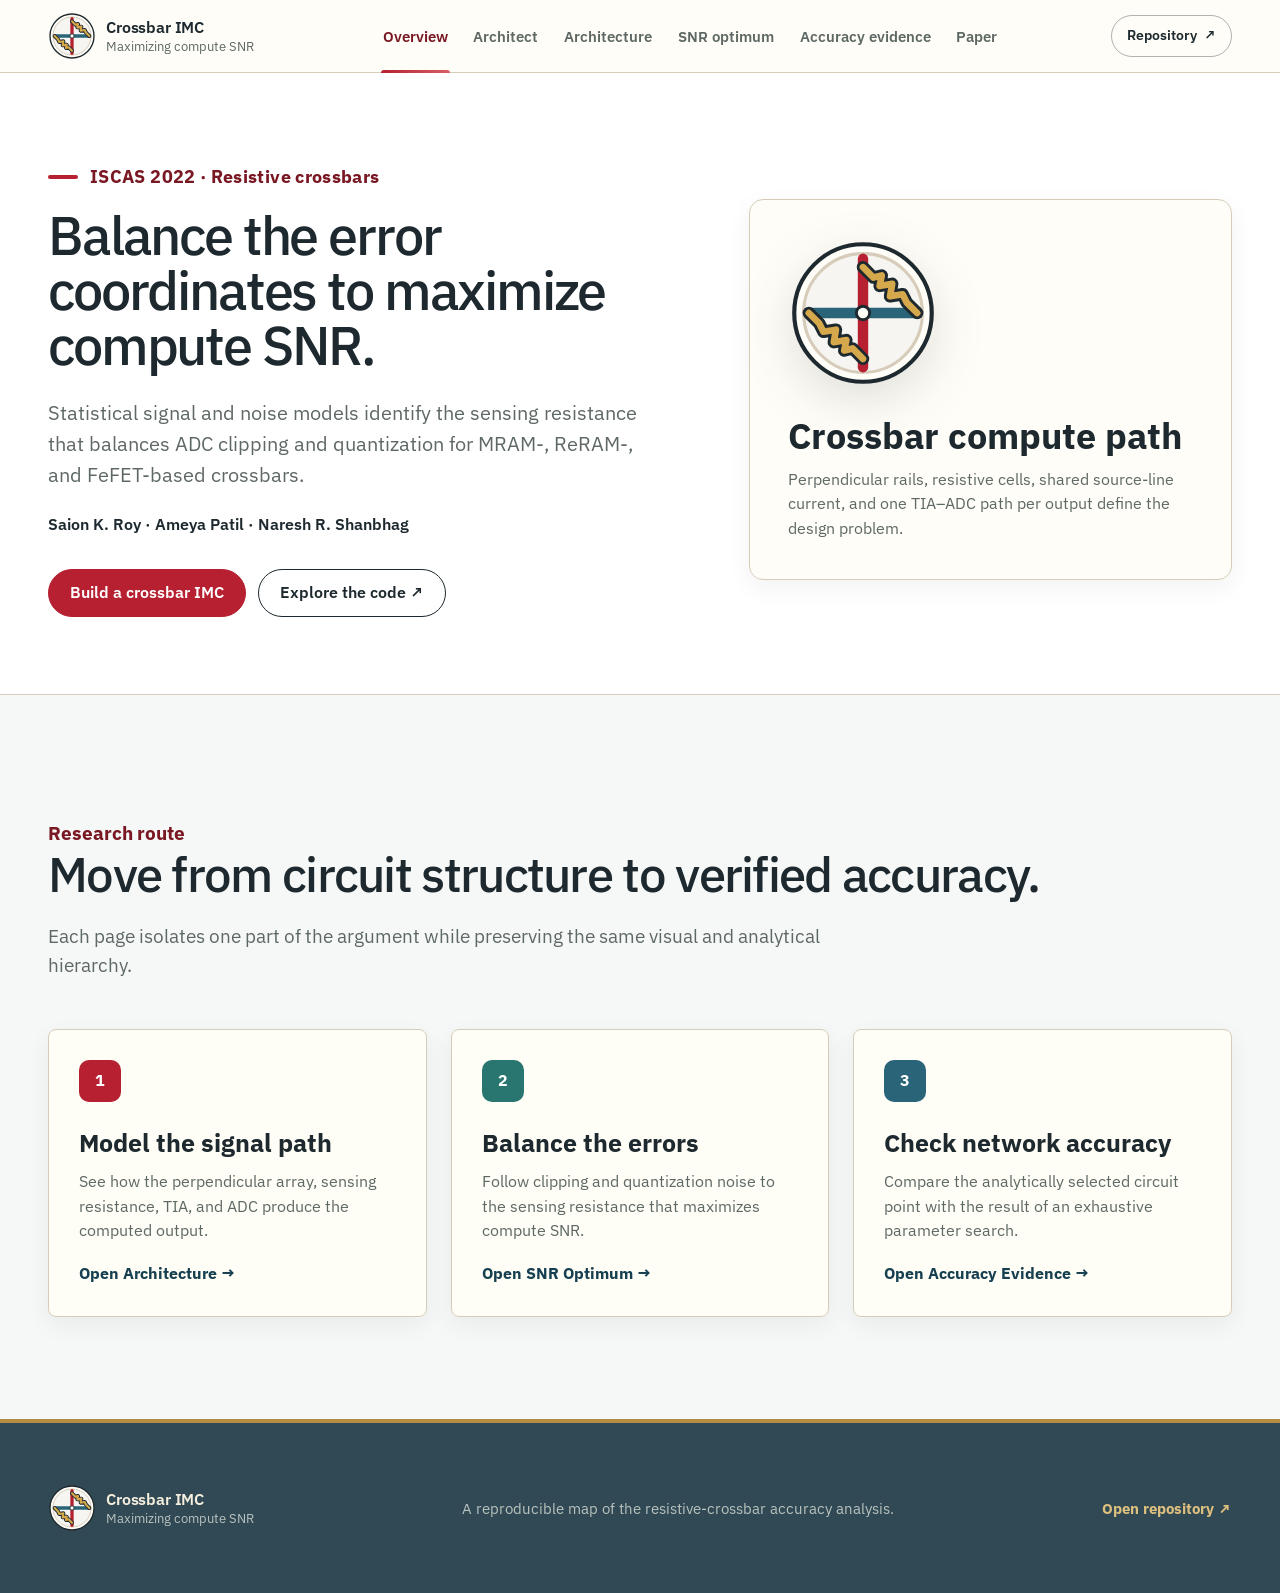
==== commit e2ddf50d: "Refine website typography tabs and project mark" ====
--- a/docs/index.html
+++ b/docs/index.html
@@ -5,7 +5,7 @@
     <meta name="viewport" content="width=device-width, initial-scale=1" />
     <meta name="theme-color" content="#ffffff" />
     <meta name="description" content="Explore the computational-accuracy limits of MRAM-, ReRAM-, and FeFET-based resistive crossbar IMC architectures." />
-    <link rel="icon" href="assets/favicon.png" type="image/png" />
+    <link rel="icon" href="assets/crossbar-mark.svg" type="image/svg+xml" />
     <link rel="stylesheet" href="styles.css" />
     <script src="app.js" defer></script>
     <title>Crossbar IMC · Maximizing Compute SNR</title>
--- a/docs/styles.css
+++ b/docs/styles.css
@@ -1,3 +1,5 @@
+@import url("https://fonts.googleapis.com/css2?family=IBM+Plex+Sans:ital,wght@0,400;0,500;0,600;1,400&display=swap");
+
 :root {
   --red: #b62031;
   --red-light: #f9e8e9;
@@ -18,13 +20,13 @@
   --stone: #607984;
   --stone-dark: #304954;
   --shadow: 0 14px 32px rgba(41, 32, 20, .09);
-  --sans: Arial, Helvetica, sans-serif;
+  --sans: "IBM Plex Sans", -apple-system, BlinkMacSystemFont, "Segoe UI", sans-serif;
   --container: 1360px;
 }
 
 * { box-sizing: border-box; }
 html { scroll-behavior: smooth; }
-body { margin: 0; background-color: var(--white); background-image: radial-gradient(circle at 14% 8%, rgba(182, 140, 67, .08), transparent 27%), linear-gradient(rgba(74, 57, 30, .025) 1px, transparent 1px), linear-gradient(90deg, rgba(74, 57, 30, .025) 1px, transparent 1px); background-size: auto, 44px 44px, 44px 44px; color: var(--ink); font-family: var(--sans); font-size: 18px; line-height: 1.58; }
+body { margin: 0; background-color: var(--white); background-image: radial-gradient(circle at 14% 8%, rgba(182, 140, 67, .08), transparent 27%), linear-gradient(rgba(74, 57, 30, .025) 1px, transparent 1px), linear-gradient(90deg, rgba(74, 57, 30, .025) 1px, transparent 1px); background-size: auto, 44px 44px, 44px 44px; color: var(--ink); font-family: var(--sans); font-size: 17px; line-height: 1.55; -webkit-font-smoothing: antialiased; }
 body.menu-open { overflow: hidden; }
 body.menu-open::before { content: ""; position: fixed; z-index: 40; inset: 78px 0 0; background: rgba(32, 36, 40, .22); backdrop-filter: blur(2px); }
 a { color: inherit; text-decoration: none; }
@@ -37,9 +39,9 @@
 .skip-link:focus { transform: none; }
 .container { width: min(var(--container), calc(100% - 96px)); margin-inline: auto; }
 
-.site-header { position: sticky; z-index: 50; top: 0; border-bottom: 1px solid var(--line); background: rgba(255, 253, 247, .94); backdrop-filter: blur(14px); }
-.header-inner { min-height: 78px; display: flex; align-items: center; gap: 22px; }
-.brand { display: flex; align-items: center; gap: 12px; flex-shrink: 0; }
+.site-header { position: sticky; z-index: 50; top: 0; border-bottom: 1px solid var(--line); background: rgba(255, 253, 247, .9); backdrop-filter: blur(16px); }
+.header-inner { min-height: 72px; display: grid; grid-template-columns: 220px minmax(0, 1fr) 120px; align-items: center; gap: 24px; }
+.brand { width: fit-content; display: flex; align-items: center; gap: 10px; flex-shrink: 0; }
 .imc-mark { position: relative; width: 46px; height: 42px; flex-shrink: 0; overflow: visible; border: 1px solid #0b151a; border-radius: 5px; background: linear-gradient(135deg, #3d4b50 0 16%, var(--stone) 16% 72%, var(--stone-dark) 72%); box-shadow: inset 0 0 0 2px rgba(255,255,255,.07), 5px 5px 0 rgba(17,28,33,.17); transform: rotate(-2deg); }
 .imc-mark::before { content: ""; position: absolute; z-index: 1; inset: 5px; border: 1px solid rgba(210, 183, 122, .48); border-radius: 2px; background: linear-gradient(90deg, transparent 45%, rgba(210,183,122,.32) 45% 52%, transparent 52%), linear-gradient(0deg, transparent 26%, rgba(210,183,122,.3) 26% 32%, transparent 32% 67%, rgba(210,183,122,.3) 67% 73%, transparent 73%); box-shadow: none; }
 .imc-mark::after { content: ""; position: absolute; z-index: 3; top: 5px; right: 5px; width: 7px; height: 7px; transform: rotate(45deg); border: 1px solid #f5c0bd; border-radius: 1px; background: var(--red); }
@@ -48,10 +50,10 @@
 .imc-mark i:nth-child(2) { top: 20px; width: 14px; transform: rotate(-6deg); }
 .imc-mark i:nth-child(3) { top: 29px; width: 21px; transform: rotate(5deg); }
 .brand > span:last-child { display: flex; flex-direction: column; }
-.brand strong { font-size: 16px; line-height: 1.25; letter-spacing: .01em; }
-.brand small { color: var(--muted); font-size: 14px; line-height: 1.3; }
-.site-nav { margin: 0 auto; padding: 5px; display: flex; align-items: center; gap: 2px; border: 1px solid var(--line); border-radius: 999px; background: rgba(243, 236, 220, .82); }
-.site-nav a { min-height: 38px; padding: 8px 11px; display: inline-flex; align-items: center; gap: 7px; border-radius: 999px; color: #454c52; font-size: 15px; font-weight: 700; line-height: 1; transition: background .18s ease, color .18s ease, box-shadow .18s ease; }
+.brand strong { font-size: 16px; font-weight: 600; line-height: 1.15; letter-spacing: -.01em; }
+.brand small { margin-top: 3px; color: var(--muted); font-size: 13px; line-height: 1.2; }
+.site-nav { height: 72px; margin: 0; padding: 0; display: flex; align-items: stretch; justify-content: center; gap: clamp(12px, 1.7vw, 28px); border: 0; border-radius: 0; background: transparent; }
+.site-nav a { position: relative; min-height: 72px; padding: 0 2px; display: inline-flex; align-items: center; gap: 7px; border-radius: 0; color: var(--muted); font-size: 15px; font-weight: 600; line-height: 1; white-space: nowrap; transition: color .18s ease; }
 .site-nav a[href="index.html"]::before, .site-nav a[href="architect.html"]::before, .site-nav a[href="crossbar.html"]::before, .site-nav a[href="parallelbar.html"]::before, .site-nav a[href="findings.html"]::before, .site-nav a[href="code.html"]::before, .site-nav a[href="papers.html"]::before { content: ""; width: 19px; height: 19px; flex-shrink: 0; border: 1px solid var(--line-dark); border-radius: 4px; background-color: #fff; }
 .site-nav a[href="index.html"]::before { border-color: var(--stone-dark); background-color: var(--stone); background-image: linear-gradient(rgba(225,199,142,.75), rgba(225,199,142,.75)), linear-gradient(rgba(225,199,142,.6), rgba(225,199,142,.6)), linear-gradient(var(--red), var(--red)); background-size: 9px 2px, 6px 2px, 4px 4px; background-position: 3px 5px, 7px 10px, 11px 2px; background-repeat: no-repeat; }
 .site-nav a[href="architect.html"]::before { border-color: var(--green-dark); background-color: var(--green-light); background-image: linear-gradient(var(--green), var(--green)), linear-gradient(var(--blue), var(--blue)), linear-gradient(var(--blue), var(--blue)), linear-gradient(var(--blue), var(--blue)), linear-gradient(var(--blue), var(--blue)); background-size: 13px 2px, 5px 5px, 5px 5px, 5px 5px, 5px 5px; background-position: center, 3px 3px, 11px 3px, 3px 11px, 11px 11px; background-repeat: no-repeat; }
@@ -60,10 +62,12 @@
 .site-nav a[href="findings.html"]::before { border-color: var(--red-dark); background-color: var(--red); background-image: linear-gradient(rgba(255,225,207,.68), rgba(255,225,207,.68)), linear-gradient(rgba(255,225,207,.58), rgba(255,225,207,.58)); background-size: 9px 2px, 6px 2px; background-position: center 5px, center 10px; background-repeat: no-repeat; }
 .site-nav a[href="code.html"]::before { border-color: var(--stone-dark); background-color: var(--stone); background-image: linear-gradient(90deg, transparent 16%, #d8bd83 16% 28%, transparent 28% 44%, #d8bd83 44% 56%, transparent 56% 72%, #d8bd83 72% 84%, transparent 84%); }
 .site-nav a[href="papers.html"]::before { background-image: linear-gradient(var(--gold), var(--gold)), linear-gradient(var(--stone), var(--stone)), linear-gradient(var(--stone), var(--stone)); background-size: 3px 11px, 7px 2px, 7px 2px; background-position: 3px center, 8px 5px, 8px 10px; background-repeat: no-repeat; }
-.site-nav a:hover, .site-nav a:focus-visible { background: #fff; color: var(--blue-dark); }
-.site-nav a[aria-current="page"] { background: var(--red); color: #fff; box-shadow: 0 4px 12px rgba(182, 32, 49, .22); }
+.site-nav a:hover, .site-nav a:focus-visible { background: transparent; color: var(--red-dark); }
+.site-nav a:focus-visible { outline: 2px solid rgba(182, 32, 49, .35); outline-offset: -7px; border-radius: 7px; }
+.site-nav a[aria-current="page"] { background: transparent; color: var(--red-dark); box-shadow: none; }
+.site-nav a[aria-current="page"]::after { content: ""; position: absolute; right: 0; bottom: -1px; left: 0; height: 3px; border-radius: 3px 3px 0 0; background: linear-gradient(90deg, var(--red), #d65f68); }
 .site-nav .nav-repository { display: none; }
-.header-repo { min-height: 42px; padding: 0 15px; display: inline-flex; align-items: center; gap: 7px; border: 1px solid var(--ink); border-radius: 7px; font-size: 15px; font-weight: 700; white-space: nowrap; }
+.header-repo { min-height: 42px; padding: 0 15px; display: inline-flex; align-items: center; justify-self: end; gap: 7px; border: 1px solid rgba(29, 41, 46, .35); border-radius: 999px; font-size: 14px; font-weight: 600; white-space: nowrap; }
 .header-repo:hover, .header-repo:focus-visible { background: var(--ink); color: #fff; }
 .menu-toggle { position: relative; min-height: 42px; margin-left: auto; padding: 9px 13px; display: none; align-items: center; gap: 10px; border: 1px solid var(--line-dark); border-radius: 999px; background: #fff; font-size: 15px; font-weight: 700; }
 .menu-toggle::before { content: ""; width: 17px; height: 2px; border-radius: 2px; background: currentColor; box-shadow: 0 -5px currentColor, 0 5px currentColor; transition: transform .18s ease, box-shadow .18s ease; }
@@ -80,15 +84,15 @@
 .hero > .container, .page-hero > .container, .section > .container { position: relative; z-index: 1; }
 .hero { padding: clamp(72px, 8vw, 118px) 0; }
 .hero-grid { min-height: 580px; display: grid; grid-template-columns: minmax(0, .92fr) minmax(500px, 1.08fr); gap: clamp(52px, 7vw, 104px); align-items: center; }
-.hero h1, .page-hero h1, .section-heading h2, .content-copy h2 { font-family: var(--sans); font-weight: 700; }
+.hero h1, .page-hero h1, .section-heading h2, .content-copy h2 { font-family: var(--sans); font-weight: 500; }
 .hero h1 { max-width: 830px; margin: 0 0 26px; font-size: clamp(58px, 6vw, 92px); line-height: .98; letter-spacing: -.045em; }
 .hero h1 .accent-red { color: var(--red); }
 .hero h1 .accent-green { color: var(--green); }
 .hero h1 .accent-blue { color: var(--blue); }
 .hero-summary { max-width: 760px; margin-bottom: 0; color: var(--muted); font-size: 20px; line-height: 1.55; }
-.hero-authors { margin: 22px 0 0; font-size: 16px; font-weight: 700; }
+.hero-authors { margin: 22px 0 0; font-size: 16px; font-weight: 600; }
 .hero-actions { margin-top: 32px; display: flex; flex-wrap: wrap; gap: 12px; }
-.button { min-height: 50px; padding: 0 21px; display: inline-flex; align-items: center; justify-content: center; gap: 8px; border: 2px solid var(--blue); border-radius: 7px; font-size: 16px; font-weight: 700; transition: transform .18s ease, background .18s ease, color .18s ease, box-shadow .18s ease; }
+.button { min-height: 48px; padding: 0 21px; display: inline-flex; align-items: center; justify-content: center; gap: 8px; border: 1px solid var(--blue); border-radius: 999px; font-size: 16px; font-weight: 600; transition: transform .18s ease, background .18s ease, color .18s ease, box-shadow .18s ease; }
 .button:hover, .button:focus-visible { transform: translateY(-2px); box-shadow: 0 8px 18px rgba(32, 36, 40, .12); }
 .button-primary { background: var(--blue); color: #fff; }
 .button-primary:hover, .button-primary:focus-visible { background: var(--blue-dark); border-color: var(--blue-dark); }
@@ -162,14 +166,12 @@
 .architecture-icon i, .architecture-icon b { position: absolute; display: block; border-radius: 4px; }
 
 /* Canonical fabric marks: perpendicular rails with two diagonal resistors, or a two-rung parallel ladder. */
-.architecture-icon.crossbar-icon, .architecture-icon.parallelbar-icon { border-color: #9caeae; border-radius: 18px; background: #edf2ef; }
+.architecture-icon.crossbar-icon { overflow: visible; border: 0; border-radius: 50%; background: transparent url("assets/crossbar-mark.svg") center / contain no-repeat; box-shadow: none; }
+.architecture-icon.parallelbar-icon { border-color: #9caeae; border-radius: 18px; background: #edf2ef; }
 .architecture-icon.crossbar-icon i, .architecture-icon.crossbar-icon b, .architecture-icon.parallelbar-icon i, .architecture-icon.parallelbar-icon b { display: none; box-shadow: none; }
-.architecture-icon.crossbar-icon i:first-child { top: 10%; bottom: 10%; left: calc(50% - 3px); width: 6px; display: block; background: var(--red); }
-.architecture-icon.crossbar-icon b:first-of-type { top: calc(50% - 3px); right: 10%; left: 10%; height: 6px; display: block; background: var(--blue); }
-.architecture-icon.crossbar-icon em { position: absolute; z-index: 3; inset: 0; width: auto; height: auto; transform: none; border: 0; border-radius: 0; background: none; box-shadow: none; clip-path: none; filter: none; }
+.architecture-icon.crossbar-icon i:first-child, .architecture-icon.crossbar-icon b:first-of-type, .architecture-icon.crossbar-icon em { display: none; }
 .architecture-icon.crossbar-icon em::before, .architecture-icon.crossbar-icon em::after, .architecture-icon.parallelbar-icon em::before, .architecture-icon.parallelbar-icon em::after { content: ""; position: absolute; height: 18%; background: var(--gold); clip-path: polygon(0 42%, 12% 42%, 21% 4%, 33% 88%, 45% 4%, 57% 88%, 69% 4%, 80% 42%, 100% 42%, 100% 66%, 79% 66%, 69% 100%, 57% 24%, 45% 100%, 33% 24%, 22% 66%, 0 66%); filter: drop-shadow(0 2px 0 var(--ink)) drop-shadow(0 -1px 0 rgba(29,41,46,.45)); }
-.architecture-icon.crossbar-icon em::before { top: 26%; left: 43.8%; width: 42.4%; transform: rotate(45deg); transform-origin: center; }
-.architecture-icon.crossbar-icon em::after { top: 56%; left: 13.8%; width: 42.4%; transform: rotate(45deg); transform-origin: center; }
+.architecture-icon.crossbar-icon em::before, .architecture-icon.crossbar-icon em::after { display: none; }
 .architecture-icon.crossbar-icon::after { display: none; }
 .architecture-icon.parallelbar-icon i:first-child, .architecture-icon.parallelbar-icon i:nth-child(2) { top: 10%; bottom: 10%; width: 6px; display: block; background: var(--blue); }
 .architecture-icon.parallelbar-icon i:first-child { left: 25%; }
@@ -188,20 +190,20 @@
 .architecture-icon.atlas-icon.crossbar-icon i:first-child { left: calc(50% - 1.5px); width: 3px; }
 .architecture-icon.atlas-icon.crossbar-icon b:first-of-type { top: calc(50% - 1.5px); height: 3px; }
 .architecture-icon.atlas-icon.parallelbar-icon i:first-child, .architecture-icon.atlas-icon.parallelbar-icon i:nth-child(2) { width: 3px; }
-.architecture-icon.brand-architecture-icon { width: 48px; height: 48px; margin: 0; flex-shrink: 0; border-radius: 8px; box-shadow: none; }
+.architecture-icon.brand-architecture-icon { width: 48px; height: 48px; margin: 0; flex-shrink: 0; border-radius: 50%; box-shadow: none; }
 .architecture-icon.brand-architecture-icon.crossbar-icon i:first-child { left: calc(50% - 1.5px); width: 3px; }
 .architecture-icon.brand-architecture-icon.crossbar-icon b:first-of-type { top: calc(50% - 1.5px); height: 3px; }
 .architecture-icon.brand-architecture-icon.parallelbar-icon i:first-child, .architecture-icon.brand-architecture-icon.parallelbar-icon i:nth-child(2) { width: 3px; }
 .icon-title-row { display: flex; align-items: center; gap: 20px; }
 .icon-title-row .architecture-icon { margin: 0; flex-shrink: 0; }
-.page-stat-card .architecture-icon { margin: 0 0 28px; }
+.page-stat-card .architecture-icon { width: 150px; height: 150px; margin: 0 0 28px; filter: drop-shadow(0 16px 25px rgba(29, 41, 46, .14)); }
 .symbol-arrow { display: grid; place-items: center; color: var(--green); font-size: 42px; font-weight: 700; }
 .visual-caption { margin: 0; padding: 20px; border-radius: 12px; background: #fff; color: var(--muted); font-size: 16px; }
 .visual-caption strong { color: var(--ink); }
 
 .page-hero { padding: clamp(68px, 7vw, 104px) 0 clamp(52px, 6vw, 84px); border-bottom: 1px solid var(--line); }
 .page-hero-grid { display: grid; grid-template-columns: minmax(0, .95fr) minmax(430px, .75fr); gap: clamp(44px, 7vw, 100px); align-items: center; }
-.page-hero h1 { max-width: 900px; margin: 0 0 24px; font-size: clamp(54px, 5.8vw, 88px); line-height: 1; letter-spacing: -.05em; }
+.page-hero h1 { max-width: 900px; margin: 0 0 24px; font-size: clamp(46px, 4.2vw, 68px); line-height: 1.02; letter-spacing: -.04em; }
 .page-hero .hero-summary { max-width: 820px; }
 .page-stat-card { position: relative; padding: 38px; overflow: hidden; border: 1px solid var(--line); border-radius: 14px; background: rgba(255,253,247,.94); color: var(--ink); box-shadow: var(--shadow); }
 .page-stat-card::before, .page-stat-card::after { display: none; }
@@ -214,7 +216,7 @@
 .section { padding: clamp(76px, 8vw, 126px) 0; }
 .section-tint { background: var(--surface); }
 .section-heading { max-width: 1000px; margin-bottom: 48px; }
-.section-heading h2 { margin: 0; font-size: clamp(44px, 4.8vw, 72px); line-height: 1.03; letter-spacing: -.045em; }
+.section-heading h2 { margin: 0; font-size: clamp(38px, 3.8vw, 58px); line-height: 1.06; letter-spacing: -.035em; }
 .section-heading p { max-width: 820px; margin: 22px 0 0; color: var(--muted); font-size: 19px; }
 .section-kicker { margin: 0 0 14px; color: var(--blue-dark); font-size: 18px; font-weight: 700; }
 .section-kicker.red { color: var(--red-dark); }
@@ -255,7 +257,7 @@
 .four-guide-cards .glyph-conversion .guide-card-face::after { content: ""; position: absolute; left: 10px; bottom: 11px; width: 6px; height: 11px; border-radius: 1px 1px 0 0; background: #f7d5bd; box-shadow: 12px -6px 0 #f7d5bd, 24px -14px 0 #f7d5bd; }
 
 .content-split { display: grid; grid-template-columns: minmax(0, .84fr) minmax(500px, 1.16fr); gap: clamp(44px, 7vw, 96px); align-items: center; }
-.content-copy h2 { margin: 0 0 22px; font-size: clamp(42px, 4.6vw, 68px); line-height: 1.04; letter-spacing: -.04em; }
+.content-copy h2 { margin: 0 0 22px; font-size: clamp(38px, 3.7vw, 56px); line-height: 1.06; letter-spacing: -.035em; }
 .content-copy p { max-width: 760px; color: var(--muted); }
 .detail-list { margin: 28px 0 0; padding: 0; list-style: none; }
 .detail-list li { padding: 18px 0; display: grid; grid-template-columns: 32px 1fr; gap: 14px; border-top: 1px solid var(--line); }
@@ -427,14 +429,16 @@
 
 @media (max-width: 1160px) {
   .container { width: min(var(--container), calc(100% - 64px)); }
-  .site-nav { width: min(390px, calc(100vw - 64px)); max-height: calc(100vh - 110px); margin: 0; padding: 11px; display: none; position: fixed; top: 90px; right: 32px; overflow-y: auto; flex-direction: column; align-items: stretch; gap: 3px; border: 1px solid var(--line); border-radius: 16px; background: #fff; box-shadow: 0 24px 70px rgba(32, 36, 40, .22); }
-  .site-nav.open { display: flex; }
-  .site-nav a { min-height: 49px; padding: 13px 14px; border-radius: 10px; font-size: 17px; }
-  .site-nav a:hover, .site-nav a:focus-visible { background: var(--blue-light); }
-  .site-nav a[aria-current="page"] { background: var(--red); color: #fff; }
-  .site-nav .nav-repository { margin-top: 7px; padding-top: 15px; display: flex; justify-content: space-between; border-top: 1px solid var(--line); border-radius: 0 0 10px 10px; color: var(--blue-dark); }
-  .menu-toggle { display: inline-flex; }
-  .header-repo { display: none; }
+  .header-inner { min-height: 104px; padding-top: 8px; grid-template-columns: 1fr auto; grid-template-rows: 52px 44px; gap: 0 16px; }
+  .brand { grid-area: 1 / 1; }
+  .header-repo { grid-area: 1 / 2; display: inline-flex; }
+  .menu-toggle { display: none; }
+  .site-nav, .site-nav.open { width: 100%; height: 44px; margin: 0; padding: 0; display: flex; position: static; grid-area: 2 / 1 / 3 / -1; overflow-x: auto; overflow-y: hidden; flex-direction: row; align-items: stretch; justify-content: flex-start; gap: 22px; border: 0; border-radius: 0; background: transparent; box-shadow: none; scrollbar-width: none; -webkit-overflow-scrolling: touch; }
+  .site-nav::-webkit-scrollbar { display: none; }
+  .site-nav a { min-height: 44px; padding: 0 2px; flex: 0 0 auto; border-radius: 0; font-size: 15px; }
+  .site-nav a:hover, .site-nav a:focus-visible { background: transparent; color: var(--red-dark); }
+  .site-nav a[aria-current="page"] { background: transparent; color: var(--red-dark); }
+  .site-nav .nav-repository { display: none; }
   .hero-grid, .page-hero-grid, .content-split { grid-template-columns: 1fr; }
   .hero-grid { min-height: 0; }
   .system-visual { max-width: 850px; }
@@ -458,7 +462,7 @@
   .container { width: min(var(--container), calc(100% - 40px)); }
   .brand small { display: none; }
   .hero { padding: 60px 0 76px; }
-  .hero h1, .page-hero h1 { font-size: clamp(52px, 14vw, 72px); }
+  .hero h1, .page-hero h1 { font-size: clamp(42px, 11.5vw, 58px); }
   .hero-summary { font-size: 18px; }
   .architecture-symbol { grid-template-columns: 1fr; }
   .symbol-arrow { transform: rotate(90deg); }
@@ -495,9 +499,7 @@
 
 @media (max-width: 480px) {
   .container { width: min(var(--container), calc(100% - 36px)); }
-  .header-inner { min-height: 70px; }
-  body.menu-open::before { top: 70px; }
-  .site-nav { width: auto; max-height: calc(100vh - 96px); top: 80px; right: 18px; left: 18px; }
+  .header-inner { min-height: 100px; }
   .brand strong { font-size: 14px; }
   .imc-mark { width: 40px; height: 36px; }
   .hero-actions, .publication-actions { align-items: stretch; flex-direction: column; }
@@ -539,7 +541,7 @@
 body { background: #fff; background-image: none; }
 .page-hero, .architect-hero, .cartoon-hero { background: #fff; }
 .section-tint { background: #f6f8f7; }
-.site-nav { background: #f6f5f1; }
+.site-nav { background: transparent; }
 .site-nav a::before { display: none !important; }
 .page-stat-card, .paper-figure, .publication, .principle-card, .finding-card, .repo-panel, .cartoon-stepper, .cartoon-loop, .cartoon-teaser-media { box-shadow: 0 8px 24px rgba(32,36,40,.06); }
 .principle-card { display: flex; flex-direction: column; }
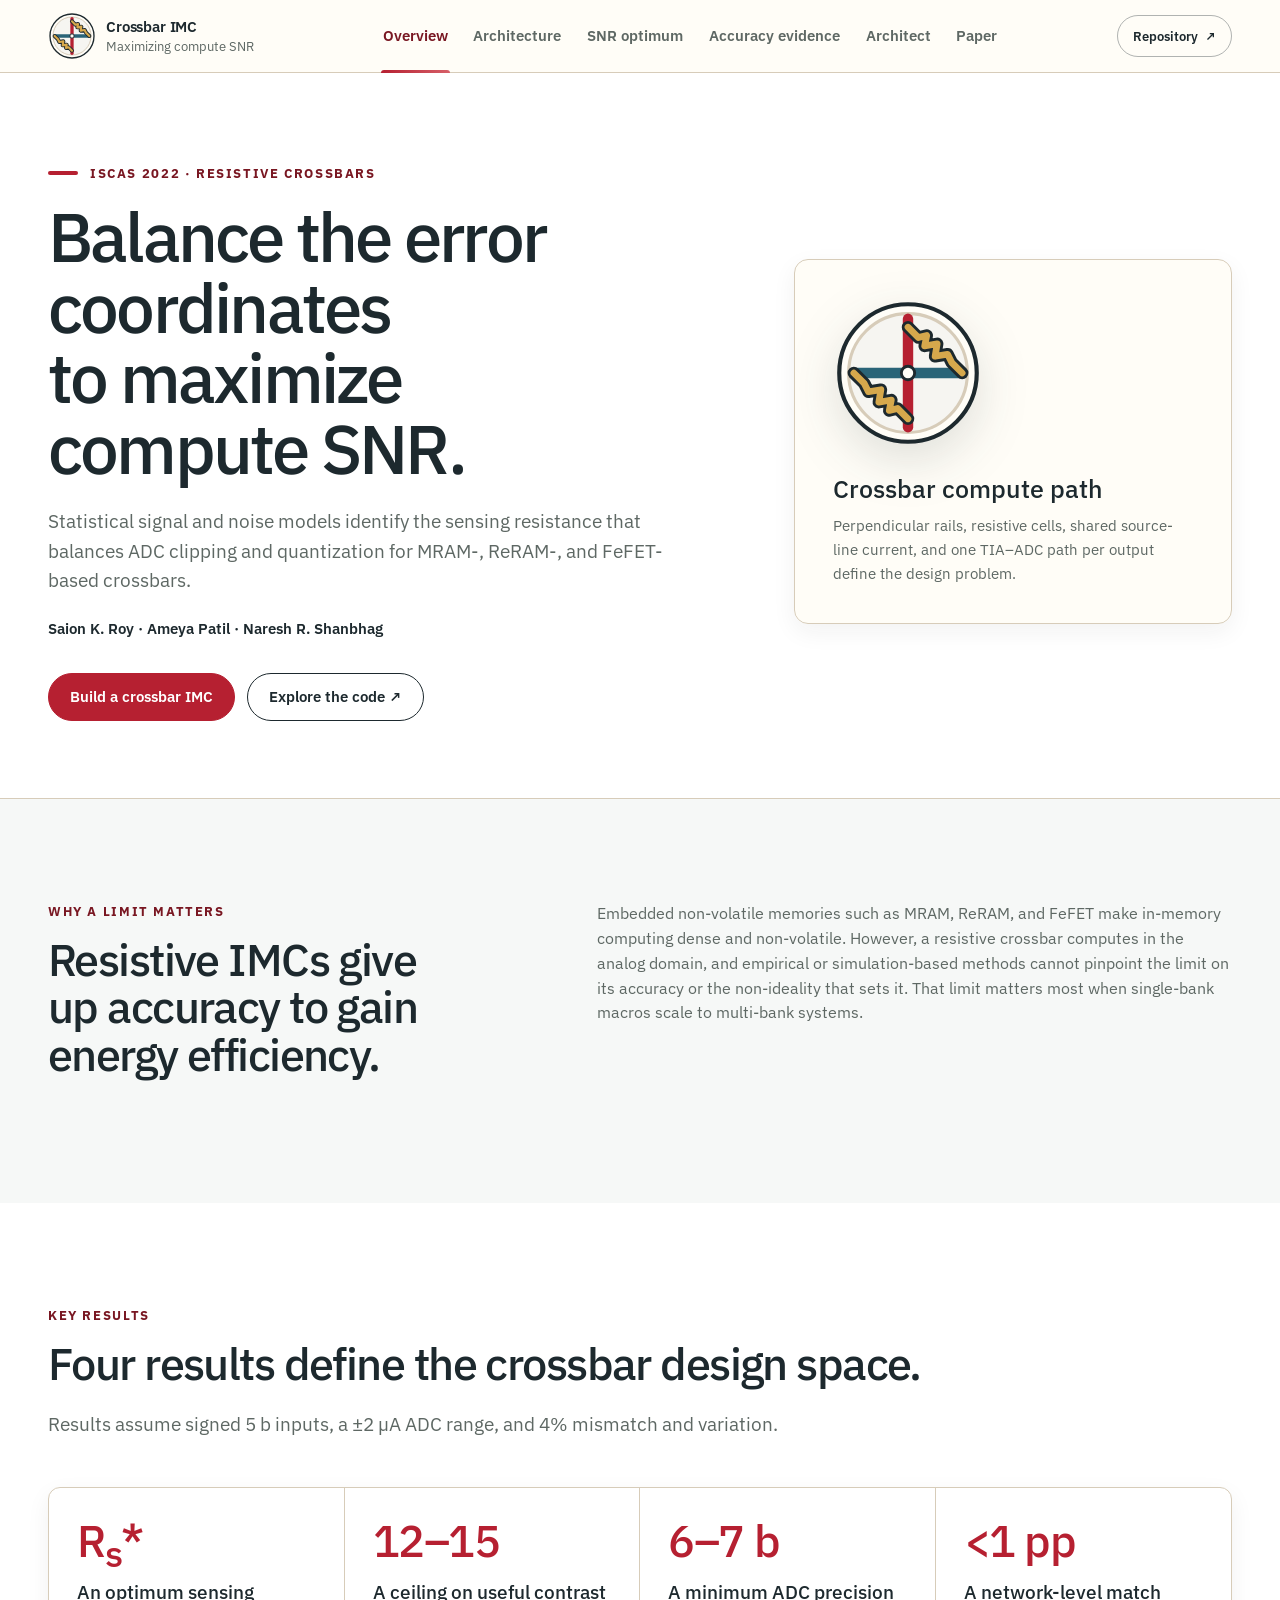
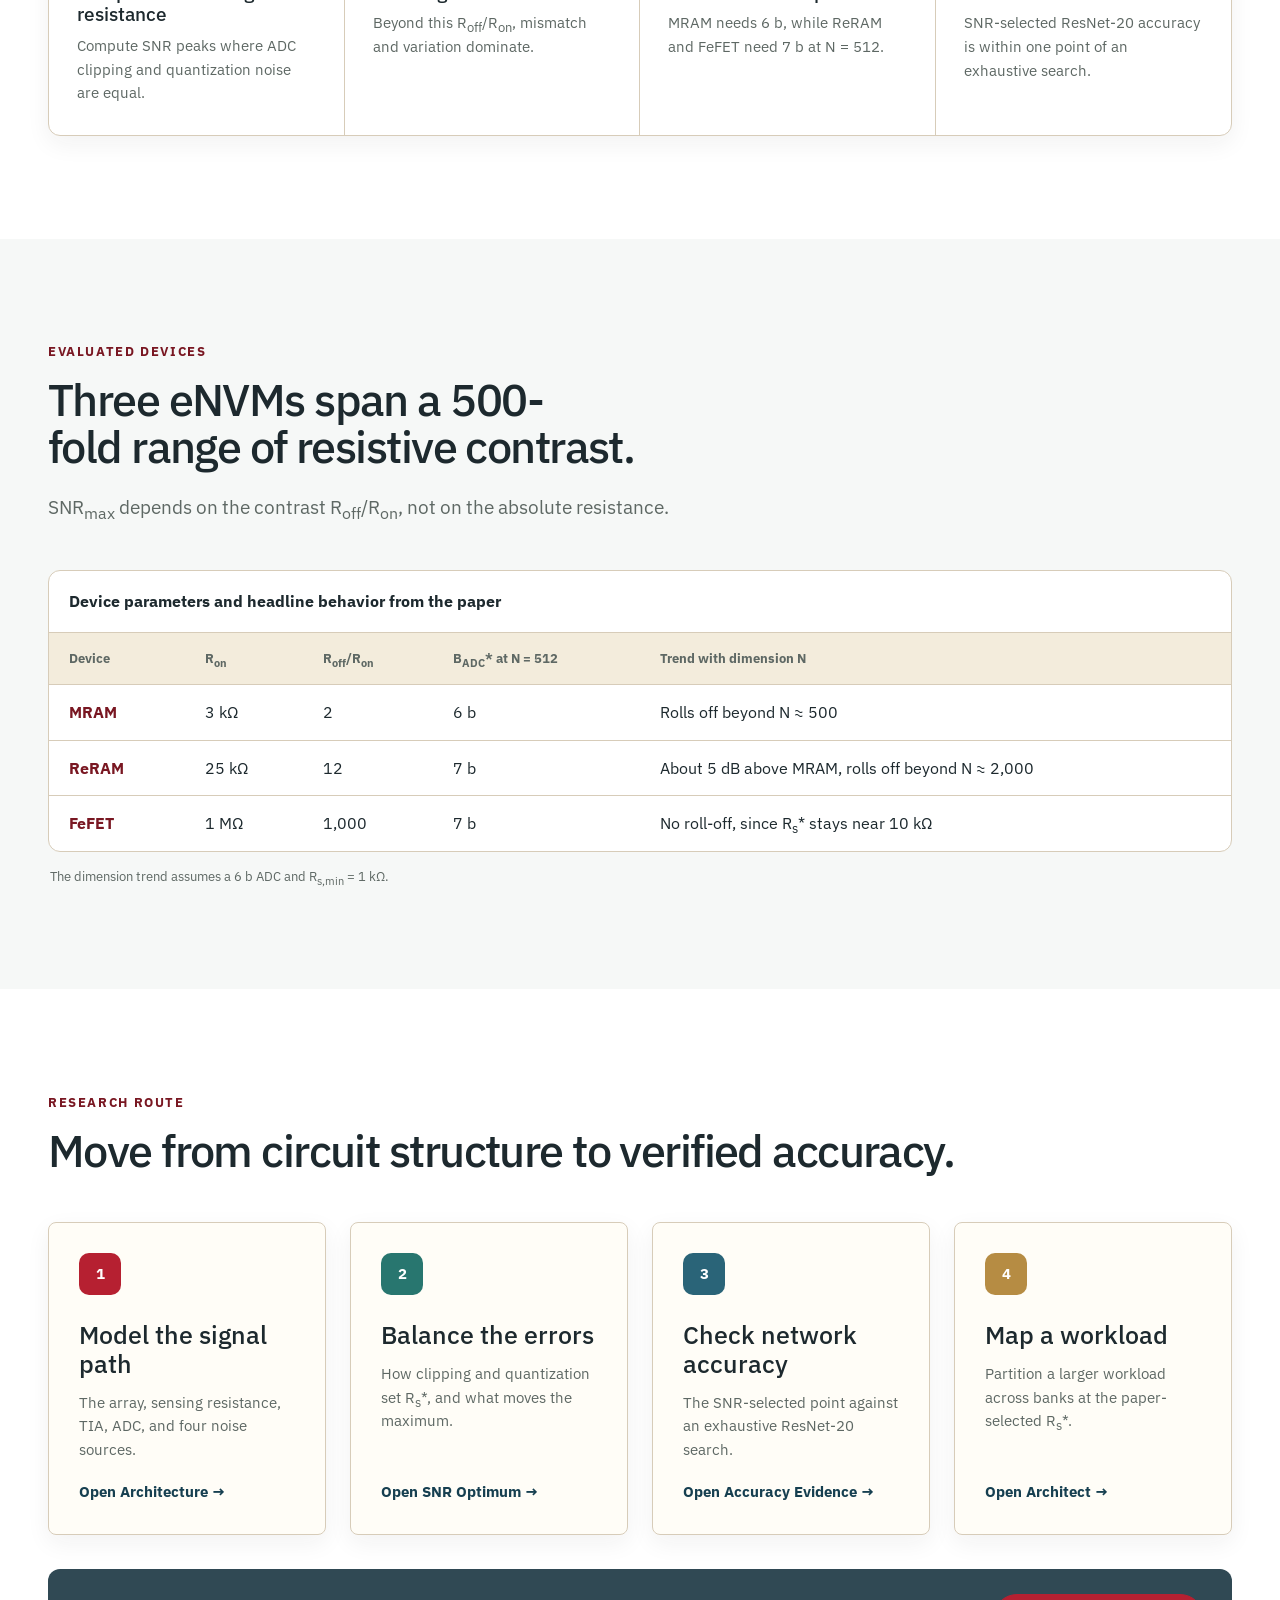
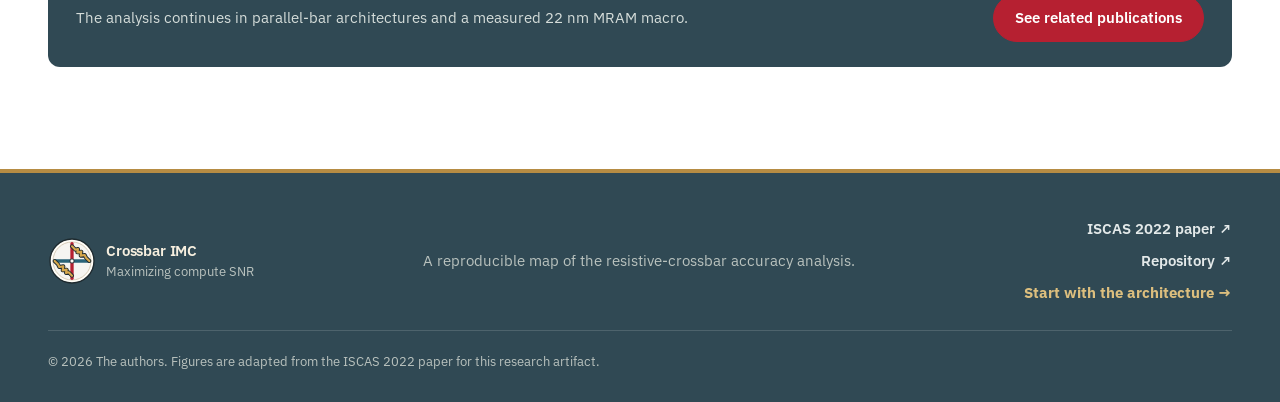
==== commit f7e8cf9b: "Model crossbar parasitics and expand the project site Add a parasitic-aware crossbar network model w" ====
--- a/docs/index.html
+++ b/docs/index.html
@@ -5,19 +5,79 @@
     <meta name="viewport" content="width=device-width, initial-scale=1" />
     <meta name="theme-color" content="#ffffff" />
     <meta name="description" content="Explore the computational-accuracy limits of MRAM-, ReRAM-, and FeFET-based resistive crossbar IMC architectures." />
+    <link rel="canonical" href="https://calmyor.github.io/Crossbar-analysis/" />
+    <meta property="og:title" content="Crossbar IMC · Maximizing Compute SNR" />
+    <meta property="og:description" content="Explore the computational-accuracy limits of MRAM-, ReRAM-, and FeFET-based resistive crossbar IMC architectures." />
+    <meta property="og:type" content="website" />
+    <meta property="og:url" content="https://calmyor.github.io/Crossbar-analysis/" />
+    <meta name="twitter:card" content="summary" />
     <link rel="icon" href="assets/crossbar-mark.svg" type="image/svg+xml" />
     <link rel="stylesheet" href="styles.css" />
+    <script type="application/ld+json">{"@context":"https://schema.org","@type":"ScholarlyArticle","name":"Fundamental Limits on the Computational Accuracy of Resistive Crossbar-based In-memory Architectures","author":[{"@type":"Person","name":"Saion K. Roy"},{"@type":"Person","name":"Ameya Patil"},{"@type":"Person","name":"Naresh R. Shanbhag"}],"isPartOf":{"@type":"Book","name":"2022 IEEE International Symposium on Circuits and Systems (ISCAS)"},"pagination":"384-388","datePublished":"2022","identifier":"https://doi.org/10.1109/ISCAS48785.2022.9937336","url":"https://calmyor.github.io/Crossbar-analysis/"}</script>
     <script src="app.js" defer></script>
     <title>Crossbar IMC · Maximizing Compute SNR</title>
   </head>
   <body>
     <a class="skip-link" href="#main">Skip to content</a>
-    <header class="site-header"><div class="container header-inner"><a class="brand" href="index.html"><span class="architecture-icon crossbar-icon brand-architecture-icon" aria-hidden="true"><i></i><i></i><i></i><b></b><b></b><b></b><em></em></span><span><strong>Crossbar IMC</strong><small>Maximizing compute SNR</small></span></a><button class="menu-toggle" type="button" aria-expanded="false" aria-controls="site-nav">Menu</button><nav id="site-nav" class="site-nav" aria-label="Crossbar study"><a href="index.html" aria-current="page">Overview</a><a href="architect.html">Architect</a><a href="architecture.html">Architecture</a><a href="optimum.html">SNR optimum</a><a href="evidence.html">Accuracy evidence</a><a href="paper.html">Paper</a><a class="nav-repository" href="https://github.com/calmyor/Crossbar-analysis">Repository <span aria-hidden="true">↗</span></a></nav><a class="header-repo" href="https://github.com/calmyor/Crossbar-analysis">Repository <span aria-hidden="true">↗</span></a></div></header>
+    <header class="site-header"><div class="container header-inner"><a class="brand" href="index.html"><span class="architecture-icon crossbar-icon brand-architecture-icon" aria-hidden="true"><i></i><i></i><i></i><b></b><b></b><b></b><em></em></span><span><strong>Crossbar IMC</strong><small>Maximizing compute SNR</small></span></a><button class="menu-toggle" type="button" aria-expanded="false" aria-controls="site-nav">Menu</button><nav id="site-nav" class="site-nav" aria-label="Crossbar study"><a href="index.html" aria-current="page">Overview</a><a href="architecture.html">Architecture</a><a href="optimum.html">SNR optimum</a><a href="evidence.html">Accuracy evidence</a><a href="architect.html">Architect</a><a href="paper.html">Paper</a><a class="nav-repository" href="https://github.com/calmyor/Crossbar-analysis">Repository <span aria-hidden="true">↗</span></a></nav><a class="header-repo" href="https://github.com/calmyor/Crossbar-analysis">Repository <span aria-hidden="true">↗</span></a></div></header>
     <main id="main">
       <section class="page-hero"><div class="container page-hero-grid"><div><p class="eyebrow red">ISCAS 2022 · Resistive crossbars</p><h1>Balance the error coordinates to <span class="accent-red">maximize compute SNR.</span></h1><p class="hero-summary">Statistical signal and noise models identify the sensing resistance that balances ADC clipping and quantization for MRAM-, ReRAM-, and FeFET-based crossbars.</p><p class="hero-authors">Saion K. Roy · Ameya Patil · Naresh R. Shanbhag</p><div class="hero-actions"><a class="button button-red" href="architect.html">Build a crossbar IMC</a><a class="button button-secondary" href="https://github.com/calmyor/Crossbar-analysis">Explore the code ↗</a></div></div><aside class="page-stat-card red system-mark-card"><span class="architecture-icon crossbar-icon" aria-hidden="true"><i></i><i></i><i></i><b></b><b></b><b></b><em></em></span><h2>Crossbar compute path</h2><p>Perpendicular rails, resistive cells, shared source-line current, and one TIA–ADC path per output define the design problem.</p></aside></div></section>
 
-      <section class="section section-tint"><div class="container"><div class="section-heading"><p class="section-kicker red">Research route</p><h2>Move from circuit structure to verified accuracy.</h2><p>Each page isolates one part of the argument while preserving the same visual and analytical hierarchy.</p></div><div class="principle-grid"><article class="principle-card"><span>1</span><h3>Model the signal path</h3><p>See how the perpendicular array, sensing resistance, TIA, and ADC produce the computed output.</p><a class="text-link" href="architecture.html">Open Architecture →</a></article><article class="principle-card"><span>2</span><h3>Balance the errors</h3><p>Follow clipping and quantization noise to the sensing resistance that maximizes compute SNR.</p><a class="text-link" href="optimum.html">Open SNR Optimum →</a></article><article class="principle-card"><span>3</span><h3>Check network accuracy</h3><p>Compare the analytically selected circuit point with the result of an exhaustive parameter search.</p><a class="text-link" href="evidence.html">Open Accuracy Evidence →</a></article></div></div></section>
+      <section class="section section-tint">
+        <div class="container content-split align-start">
+          <div class="content-copy">
+            <p class="section-kicker red">Why a limit matters</p>
+            <h2>Resistive IMCs give up accuracy to gain energy efficiency.</h2>
+          </div>
+          <div class="content-copy">
+            <p>Embedded non-volatile memories such as MRAM, ReRAM, and FeFET make in-memory computing dense and non-volatile. However, a resistive crossbar computes in the analog domain, and empirical or simulation-based methods cannot pinpoint the limit on its accuracy or the non-ideality that sets it. That limit matters most when single-bank macros scale to multi-bank systems.</p>
+          </div>
+        </div>
+      </section>
+
+      <section class="section">
+        <div class="container">
+          <div class="section-heading"><p class="section-kicker red">Key results</p><h2>Four results define the crossbar design space.</h2><p>Results assume signed 5 b inputs, a ±2 µA ADC range, and 4% mismatch and variation.</p></div>
+          <div class="stat-strip">
+            <article><strong>R<sub>s</sub>*</strong><h3>An optimum sensing resistance</h3><p>Compute SNR peaks where ADC clipping and quantization noise are equal.</p></article>
+            <article><strong>12–15</strong><h3>A ceiling on useful contrast</h3><p>Beyond this R<sub>off</sub>/R<sub>on</sub>, mismatch and variation dominate.</p></article>
+            <article><strong>6–7 b</strong><h3>A minimum ADC precision</h3><p>MRAM needs 6 b, while ReRAM and FeFET need 7 b at N = 512.</p></article>
+            <article><strong>&lt;1 pp</strong><h3>A network-level match</h3><p>SNR-selected ResNet-20 accuracy is within one point of an exhaustive search.</p></article>
+          </div>
+        </div>
+      </section>
+
+      <section class="section section-tint">
+        <div class="container">
+          <div class="section-heading"><p class="section-kicker red">Evaluated devices</p><h2>Three eNVMs span a 500-fold range of resistive contrast.</h2><p>SNR<sub>max</sub> depends on the contrast R<sub>off</sub>/R<sub>on</sub>, not on the absolute resistance.</p></div>
+          <div class="evidence-table-wrap">
+            <table class="evidence-table">
+              <caption>Device parameters and headline behavior from the paper</caption>
+              <thead><tr><th scope="col">Device</th><th scope="col">R<sub>on</sub></th><th scope="col">R<sub>off</sub>/R<sub>on</sub></th><th scope="col">B<sub>ADC</sub>* at N = 512</th><th scope="col">Trend with dimension N</th></tr></thead>
+              <tbody>
+                <tr><th scope="row">MRAM</th><td>3 kΩ</td><td>2</td><td>6 b</td><td>Rolls off beyond N ≈ 500</td></tr>
+                <tr><th scope="row">ReRAM</th><td>25 kΩ</td><td>12</td><td>7 b</td><td>About 5 dB above MRAM, rolls off beyond N ≈ 2,000</td></tr>
+                <tr><th scope="row">FeFET</th><td>1 MΩ</td><td>1,000</td><td>7 b</td><td>No roll-off, since R<sub>s</sub>* stays near 10 kΩ</td></tr>
+              </tbody>
+            </table>
+          </div>
+          <p class="evidence-note">The dimension trend assumes a 6 b ADC and R<sub>s,min</sub> = 1 kΩ.</p>
+        </div>
+      </section>
+
+      <section class="section">
+        <div class="container">
+          <div class="section-heading"><p class="section-kicker red">Research route</p><h2>Move from circuit structure to verified accuracy.</h2></div>
+          <div class="principle-grid four">
+            <article class="principle-card"><span>1</span><h3>Model the signal path</h3><p>The array, sensing resistance, TIA, ADC, and four noise sources.</p><a class="text-link" href="architecture.html">Open Architecture →</a></article>
+            <article class="principle-card"><span>2</span><h3>Balance the errors</h3><p>How clipping and quantization set R<sub>s</sub>*, and what moves the maximum.</p><a class="text-link" href="optimum.html">Open SNR Optimum →</a></article>
+            <article class="principle-card"><span>3</span><h3>Check network accuracy</h3><p>The SNR-selected point against an exhaustive ResNet-20 search.</p><a class="text-link" href="evidence.html">Open Accuracy Evidence →</a></article>
+            <article class="principle-card"><span>4</span><h3>Map a workload</h3><p>Partition a larger workload across banks at the paper-selected R<sub>s</sub>*.</p><a class="text-link" href="architect.html">Open Architect →</a></article>
+          </div>
+          <div class="cartoon-cta"><p>The analysis continues in parallel-bar architectures and a measured 22 nm MRAM macro.</p><a class="button button-red" href="paper.html#related">See related publications</a></div>
+        </div>
+      </section>
     </main>
-    <footer class="site-footer"><div class="container footer-inner"><a class="brand" href="index.html"><span class="architecture-icon crossbar-icon brand-architecture-icon" aria-hidden="true"><i></i><i></i><i></i><b></b><b></b><b></b><em></em></span><span><strong>Crossbar IMC</strong><small>Maximizing compute SNR</small></span></a><p>A reproducible map of the resistive-crossbar accuracy analysis.</p><a class="footer-link" href="https://github.com/calmyor/Crossbar-analysis">Open repository ↗</a></div></footer>
+    <footer class="site-footer"><div class="container footer-inner"><a class="brand" href="index.html"><span class="architecture-icon crossbar-icon brand-architecture-icon" aria-hidden="true"><i></i><i></i><i></i><b></b><b></b><b></b><em></em></span><span><strong>Crossbar IMC</strong><small>Maximizing compute SNR</small></span></a><p>A reproducible map of the resistive-crossbar accuracy analysis.</p><div class="footer-links"><a href="https://doi.org/10.1109/ISCAS48785.2022.9937336">ISCAS 2022 paper <span aria-hidden="true">↗</span></a><a href="https://github.com/calmyor/Crossbar-analysis">Repository <span aria-hidden="true">↗</span></a><a class="footer-link" href="architecture.html">Start with the architecture →</a></div><p class="footer-note">© 2026 The authors. Figures are adapted from the ISCAS 2022 paper for this research artifact.</p></div></footer>
   </body>
 </html>
--- a/docs/styles.css
+++ b/docs/styles.css
@@ -1,6 +1,16 @@
-@import url("https://fonts.googleapis.com/css2?family=IBM+Plex+Sans:ital,wght@0,400;0,500;0,600;1,400&display=swap");
+@import url("https://fonts.googleapis.com/css2?family=IBM+Plex+Sans:ital,wght@0,400;0,500;0,600;0,700;1,400&display=swap");
 
 :root {
+  /* Type scale shared with the HOTSPOT project site */
+  --text-2xs: 0.74rem;
+  --text-xs: 0.84rem;
+  --text-sm: 0.96rem;
+  --text-base: 1rem;
+  --text-lg: 1.18rem;
+  --text-xl: 1.55rem;
+  /* Display sizes run larger than HOTSPOT for this wide layout; reading sizes match */
+  --text-2xl: clamp(2.2rem, 3.5vw, 3.6rem);
+  --text-hero: clamp(2.6rem, 5.4vw, 5rem);
   --red: #b62031;
   --red-light: #f9e8e9;
   --red-dark: #791722;
@@ -26,7 +36,7 @@
 
 * { box-sizing: border-box; }
 html { scroll-behavior: smooth; }
-body { margin: 0; background-color: var(--white); background-image: radial-gradient(circle at 14% 8%, rgba(182, 140, 67, .08), transparent 27%), linear-gradient(rgba(74, 57, 30, .025) 1px, transparent 1px), linear-gradient(90deg, rgba(74, 57, 30, .025) 1px, transparent 1px); background-size: auto, 44px 44px, 44px 44px; color: var(--ink); font-family: var(--sans); font-size: 17px; line-height: 1.55; -webkit-font-smoothing: antialiased; }
+body { margin: 0; background-color: var(--white); background-image: radial-gradient(circle at 14% 8%, rgba(182, 140, 67, .08), transparent 27%), linear-gradient(rgba(74, 57, 30, .025) 1px, transparent 1px), linear-gradient(90deg, rgba(74, 57, 30, .025) 1px, transparent 1px); background-size: auto, 44px 44px, 44px 44px; color: var(--ink); font-family: var(--sans); font-size: var(--text-base); line-height: 1.55; -webkit-font-smoothing: antialiased; }
 body.menu-open { overflow: hidden; }
 body.menu-open::before { content: ""; position: fixed; z-index: 40; inset: 78px 0 0; background: rgba(32, 36, 40, .22); backdrop-filter: blur(2px); }
 a { color: inherit; text-decoration: none; }
@@ -34,8 +44,9 @@
 img { display: block; max-width: 100%; }
 figure { margin: 0; }
 p { margin-top: 0; }
-
-.skip-link { position: fixed; z-index: 100; top: 12px; left: 12px; padding: 12px 18px; transform: translateY(-170%); background: var(--red); color: #fff; font-size: 16px; font-weight: 700; }
+h1, h2, h3, h4 { font-weight: 500; }
+
+.skip-link { position: fixed; z-index: 100; top: 12px; left: 12px; padding: 12px 18px; transform: translateY(-170%); background: var(--red); color: #fff; font-size: var(--text-sm); font-weight: 700; }
 .skip-link:focus { transform: none; }
 .container { width: min(var(--container), calc(100% - 96px)); margin-inline: auto; }
 
@@ -50,10 +61,10 @@
 .imc-mark i:nth-child(2) { top: 20px; width: 14px; transform: rotate(-6deg); }
 .imc-mark i:nth-child(3) { top: 29px; width: 21px; transform: rotate(5deg); }
 .brand > span:last-child { display: flex; flex-direction: column; }
-.brand strong { font-size: 16px; font-weight: 600; line-height: 1.15; letter-spacing: -.01em; }
-.brand small { margin-top: 3px; color: var(--muted); font-size: 13px; line-height: 1.2; }
+.brand strong { font-size: var(--text-sm); font-weight: 600; line-height: 1.15; letter-spacing: -.01em; }
+.brand small { margin-top: 3px; color: var(--muted); font-size: var(--text-xs); line-height: 1.2; }
 .site-nav { height: 72px; margin: 0; padding: 0; display: flex; align-items: stretch; justify-content: center; gap: clamp(12px, 1.7vw, 28px); border: 0; border-radius: 0; background: transparent; }
-.site-nav a { position: relative; min-height: 72px; padding: 0 2px; display: inline-flex; align-items: center; gap: 7px; border-radius: 0; color: var(--muted); font-size: 15px; font-weight: 600; line-height: 1; white-space: nowrap; transition: color .18s ease; }
+.site-nav a { position: relative; min-height: 72px; padding: 0 2px; display: inline-flex; align-items: center; gap: 7px; border-radius: 0; color: var(--muted); font-size: var(--text-sm); font-weight: 600; line-height: 1; white-space: nowrap; transition: color .18s ease; }
 .site-nav a[href="index.html"]::before, .site-nav a[href="architect.html"]::before, .site-nav a[href="crossbar.html"]::before, .site-nav a[href="parallelbar.html"]::before, .site-nav a[href="findings.html"]::before, .site-nav a[href="code.html"]::before, .site-nav a[href="papers.html"]::before { content: ""; width: 19px; height: 19px; flex-shrink: 0; border: 1px solid var(--line-dark); border-radius: 4px; background-color: #fff; }
 .site-nav a[href="index.html"]::before { border-color: var(--stone-dark); background-color: var(--stone); background-image: linear-gradient(rgba(225,199,142,.75), rgba(225,199,142,.75)), linear-gradient(rgba(225,199,142,.6), rgba(225,199,142,.6)), linear-gradient(var(--red), var(--red)); background-size: 9px 2px, 6px 2px, 4px 4px; background-position: 3px 5px, 7px 10px, 11px 2px; background-repeat: no-repeat; }
 .site-nav a[href="architect.html"]::before { border-color: var(--green-dark); background-color: var(--green-light); background-image: linear-gradient(var(--green), var(--green)), linear-gradient(var(--blue), var(--blue)), linear-gradient(var(--blue), var(--blue)), linear-gradient(var(--blue), var(--blue)), linear-gradient(var(--blue), var(--blue)); background-size: 13px 2px, 5px 5px, 5px 5px, 5px 5px, 5px 5px; background-position: center, 3px 3px, 11px 3px, 3px 11px, 11px 11px; background-repeat: no-repeat; }
@@ -67,14 +78,14 @@
 .site-nav a[aria-current="page"] { background: transparent; color: var(--red-dark); box-shadow: none; }
 .site-nav a[aria-current="page"]::after { content: ""; position: absolute; right: 0; bottom: -1px; left: 0; height: 3px; border-radius: 3px 3px 0 0; background: linear-gradient(90deg, var(--red), #d65f68); }
 .site-nav .nav-repository { display: none; }
-.header-repo { min-height: 42px; padding: 0 15px; display: inline-flex; align-items: center; justify-self: end; gap: 7px; border: 1px solid rgba(29, 41, 46, .35); border-radius: 999px; font-size: 14px; font-weight: 600; white-space: nowrap; }
+.header-repo { min-height: 42px; padding: 0 15px; display: inline-flex; align-items: center; justify-self: end; gap: 7px; border: 1px solid rgba(29, 41, 46, .35); border-radius: 999px; font-size: var(--text-xs); font-weight: 600; white-space: nowrap; }
 .header-repo:hover, .header-repo:focus-visible { background: var(--ink); color: #fff; }
-.menu-toggle { position: relative; min-height: 42px; margin-left: auto; padding: 9px 13px; display: none; align-items: center; gap: 10px; border: 1px solid var(--line-dark); border-radius: 999px; background: #fff; font-size: 15px; font-weight: 700; }
+.menu-toggle { position: relative; min-height: 42px; margin-left: auto; padding: 9px 13px; display: none; align-items: center; gap: 10px; border: 1px solid var(--line-dark); border-radius: 999px; background: #fff; font-size: var(--text-sm); font-weight: 700; }
 .menu-toggle::before { content: ""; width: 17px; height: 2px; border-radius: 2px; background: currentColor; box-shadow: 0 -5px currentColor, 0 5px currentColor; transition: transform .18s ease, box-shadow .18s ease; }
 .menu-toggle[aria-expanded="true"]::before { transform: rotate(45deg); box-shadow: none; }
 .menu-toggle[aria-expanded="true"]::after { content: ""; position: absolute; left: 13px; width: 17px; height: 2px; transform: rotate(-45deg); border-radius: 2px; background: currentColor; }
 
-.eyebrow { margin: 0 0 18px; display: flex; align-items: center; gap: 12px; color: var(--blue-dark); font-size: 18px; font-weight: 700; letter-spacing: .02em; }
+.eyebrow { margin: 0 0 18px; display: flex; align-items: center; gap: 12px; color: var(--blue-dark); font-size: var(--text-xs); font-weight: 700; letter-spacing: .12em; text-transform: uppercase; }
 .eyebrow::before { content: ""; width: 30px; height: 4px; border-radius: 4px; background: var(--blue); }
 .eyebrow.red { color: var(--red-dark); }
 .eyebrow.red::before { background: var(--red); }
@@ -85,14 +96,14 @@
 .hero { padding: clamp(72px, 8vw, 118px) 0; }
 .hero-grid { min-height: 580px; display: grid; grid-template-columns: minmax(0, .92fr) minmax(500px, 1.08fr); gap: clamp(52px, 7vw, 104px); align-items: center; }
 .hero h1, .page-hero h1, .section-heading h2, .content-copy h2 { font-family: var(--sans); font-weight: 500; }
-.hero h1 { max-width: 830px; margin: 0 0 26px; font-size: clamp(58px, 6vw, 92px); line-height: .98; letter-spacing: -.045em; }
+.hero h1 { max-width: 830px; margin: 0 0 26px; font-size: var(--text-hero); line-height: .98; letter-spacing: -.045em; }
 .hero h1 .accent-red { color: var(--red); }
 .hero h1 .accent-green { color: var(--green); }
 .hero h1 .accent-blue { color: var(--blue); }
-.hero-summary { max-width: 760px; margin-bottom: 0; color: var(--muted); font-size: 20px; line-height: 1.55; }
-.hero-authors { margin: 22px 0 0; font-size: 16px; font-weight: 600; }
+.hero-summary { max-width: 760px; margin-bottom: 0; color: var(--muted); font-size: var(--text-lg); line-height: 1.55; }
+.hero-authors { margin: 22px 0 0; font-size: var(--text-sm); font-weight: 600; }
 .hero-actions { margin-top: 32px; display: flex; flex-wrap: wrap; gap: 12px; }
-.button { min-height: 48px; padding: 0 21px; display: inline-flex; align-items: center; justify-content: center; gap: 8px; border: 1px solid var(--blue); border-radius: 999px; font-size: 16px; font-weight: 600; transition: transform .18s ease, background .18s ease, color .18s ease, box-shadow .18s ease; }
+.button { min-height: 48px; padding: 0 21px; display: inline-flex; align-items: center; justify-content: center; gap: 8px; border: 1px solid var(--blue); border-radius: 999px; font-size: var(--text-sm); font-weight: 600; transition: transform .18s ease, background .18s ease, color .18s ease, box-shadow .18s ease; }
 .button:hover, .button:focus-visible { transform: translateY(-2px); box-shadow: 0 8px 18px rgba(32, 36, 40, .12); }
 .button-primary { background: var(--blue); color: #fff; }
 .button-primary:hover, .button-primary:focus-visible { background: var(--blue-dark); border-color: var(--blue-dark); }
@@ -102,7 +113,7 @@
 .button-red:hover, .button-red:focus-visible { border-color: var(--red-dark); background: var(--red-dark); }
 .button-green { border-color: var(--green); background: var(--green); color: #fff; }
 .button-green:hover, .button-green:focus-visible { border-color: var(--green-dark); background: var(--green-dark); }
-.text-link { display: inline-flex; align-items: center; gap: 7px; color: var(--blue-dark); font-size: 16px; font-weight: 700; }
+.text-link { display: inline-flex; align-items: center; gap: 7px; color: var(--blue-dark); font-size: var(--text-sm); font-weight: 700; }
 .text-link:hover, .text-link:focus-visible { text-decoration: underline; text-underline-offset: 4px; }
 
 .system-visual { min-height: 540px; padding: 28px; border: 1px solid var(--line); border-radius: 18px; background: var(--surface); box-shadow: var(--shadow); }
@@ -120,15 +131,15 @@
 .knowledge-face { position: absolute; z-index: 2; top: 26px; left: 0; width: 104px; height: 104px; padding: 16px 10px 14px; display: grid; align-content: center; overflow: hidden; border: 3px solid #9db0b7; border-radius: 2px; background: linear-gradient(145deg, #8ba0a8 0 9%, #6f8791 9% 82%, #5d7680 82%); color: #f2f5f1; text-align: center; text-shadow: 0 1px 0 #35505b; box-shadow: inset 0 0 0 2px rgba(236,243,239,.14); }
 .knowledge-face::before { content: ""; position: absolute; inset: 8px; border: 1px solid rgba(230,239,236,.18); pointer-events: none; }
 .knowledge-face strong, .knowledge-face small { position: relative; z-index: 1; max-width: 100%; overflow-wrap: anywhere; }
-.knowledge-face strong { font-size: 14px; line-height: 1.08; }
-.knowledge-face small { margin-top: 5px; color: #dce5e1; font-size: 14px; font-weight: 700; line-height: 1.12; letter-spacing: 0; }
+.knowledge-face strong { font-size: var(--text-xs); line-height: 1.08; }
+.knowledge-face small { margin-top: 5px; color: #dce5e1; font-size: var(--text-xs); font-weight: 700; line-height: 1.12; letter-spacing: 0; }
 .ks-1 { top: 18px; left: 8px; }
 .ks-2 { top: 18px; right: 8px; }
 .ks-3 { bottom: 10px; left: 8px; }
 .ks-4 { right: 8px; bottom: 10px; }
 .guide-stone { position: absolute; z-index: 2; width: 128px; display: grid; justify-items: center; color: #f7efdf; text-align: center; }
-.guide-stone strong { margin-top: 10px; font-size: 15px; line-height: 1.1; }
-.guide-stone small { margin-top: 5px; color: #d7c8aa; font-size: 14px; line-height: 1.2; }
+.guide-stone strong { margin-top: 10px; font-size: var(--text-sm); line-height: 1.1; }
+.guide-stone small { margin-top: 5px; color: #d7c8aa; font-size: var(--text-xs); line-height: 1.2; }
 .stone-north { top: 14px; left: 50%; transform: translateX(-50%); }
 .stone-east { top: 50%; right: 0; transform: translateY(-50%); }
 .stone-south { bottom: 12px; left: 50%; transform: translateX(-50%); }
@@ -149,19 +160,19 @@
 .glyph-conversion .stone-front i:nth-child(2) { left: 25px; height: 19px; }
 .glyph-conversion .stone-front i:nth-child(3) { left: 37px; height: 29px; }
 .map-coordinate { position: absolute; z-index: 3; top: 50%; left: 50%; width: 250px; min-height: 204px; padding: 16px 20px; display: grid; place-content: center; justify-items: center; transform: translate(-50%, -50%) rotate(-2deg); border: 1px solid #d6b66f; outline: 5px double rgba(214,182,111,.26); background: #f3e7cc; color: var(--ink); text-align: center; box-shadow: 0 14px 30px rgba(0,0,0,.24); }
-.map-coordinate span { color: var(--red-dark); font-family: var(--sans); font-size: 14px; font-weight: 700; letter-spacing: .06em; }
-.map-coordinate strong { margin: 4px 0; color: var(--red); font-size: 28px; line-height: 1; }
-.map-coordinate small { max-width: 150px; color: var(--muted); font-family: var(--sans); font-size: 14px; line-height: 1.3; }
+.map-coordinate span { color: var(--red-dark); font-family: var(--sans); font-size: var(--text-xs); font-weight: 700; letter-spacing: .06em; }
+.map-coordinate strong { margin: 4px 0; color: var(--red); font-size: var(--text-xl); line-height: 1; }
+.map-coordinate small { max-width: 150px; color: var(--muted); font-family: var(--sans); font-size: var(--text-xs); line-height: 1.3; }
 .coordinate-fabrics { margin-bottom: 9px; display: flex; align-items: center; gap: 9px; }
-.coordinate-fabrics .coordinate-link { color: var(--gold); font-size: 16px; letter-spacing: 0; }
+.coordinate-fabrics .coordinate-link { color: var(--gold); font-size: var(--text-sm); letter-spacing: 0; }
 .architecture-icon.atlas-icon { width: 66px; height: 66px; margin: 0; border-radius: 8px; box-shadow: none; }
 .signal-atlas .visual-caption { border: 1px solid rgba(205,174,111,.2); background: rgba(255,255,255,.06); color: #cfc3aa; }
 .signal-atlas .visual-caption strong { color: #fff; }
-.visual-head { display: flex; align-items: center; justify-content: space-between; gap: 20px; padding-bottom: 20px; border-bottom: 1px solid var(--line); color: var(--muted); font-size: 14px; font-weight: 700; }
+.visual-head { display: flex; align-items: center; justify-content: space-between; gap: 20px; padding-bottom: 20px; border-bottom: 1px solid var(--line); color: var(--muted); font-size: var(--text-xs); font-weight: 700; }
 .architecture-symbol { min-height: 335px; padding: 45px 22px 28px; display: grid; grid-template-columns: 1fr 70px 1fr; align-items: center; gap: 16px; }
 .symbol-block { min-height: 245px; padding: 22px; display: flex; flex-direction: column; justify-content: space-between; border: 1px solid var(--line-dark); border-radius: 16px; background: #fff; }
-.symbol-block strong { font-size: 24px; }
-.symbol-block small { color: var(--muted); font-size: 14px; }
+.symbol-block strong { font-size: var(--text-xl); }
+.symbol-block small { color: var(--muted); font-size: var(--text-xs); }
 .architecture-icon { position: relative; width: 140px; height: 140px; margin: 24px auto 4px; display: block; overflow: hidden; border: 1px solid var(--line-dark); border-radius: 24px; background: #fff; box-shadow: 0 9px 24px rgba(32,36,40,.07); }
 .architecture-icon i, .architecture-icon b { position: absolute; display: block; border-radius: 4px; }
 
@@ -197,28 +208,28 @@
 .icon-title-row { display: flex; align-items: center; gap: 20px; }
 .icon-title-row .architecture-icon { margin: 0; flex-shrink: 0; }
 .page-stat-card .architecture-icon { width: 150px; height: 150px; margin: 0 0 28px; filter: drop-shadow(0 16px 25px rgba(29, 41, 46, .14)); }
-.symbol-arrow { display: grid; place-items: center; color: var(--green); font-size: 42px; font-weight: 700; }
-.visual-caption { margin: 0; padding: 20px; border-radius: 12px; background: #fff; color: var(--muted); font-size: 16px; }
+.symbol-arrow { display: grid; place-items: center; color: var(--green); font-size: var(--text-2xl); font-weight: 700; }
+.visual-caption { margin: 0; padding: 20px; border-radius: 12px; background: #fff; color: var(--muted); font-size: var(--text-sm); }
 .visual-caption strong { color: var(--ink); }
 
 .page-hero { padding: clamp(68px, 7vw, 104px) 0 clamp(52px, 6vw, 84px); border-bottom: 1px solid var(--line); }
-.page-hero-grid { display: grid; grid-template-columns: minmax(0, .95fr) minmax(430px, .75fr); gap: clamp(44px, 7vw, 100px); align-items: center; }
-.page-hero h1 { max-width: 900px; margin: 0 0 24px; font-size: clamp(46px, 4.2vw, 68px); line-height: 1.02; letter-spacing: -.04em; }
+.page-hero-grid { display: grid; grid-template-columns: minmax(0, 1.2fr) minmax(400px, .8fr); gap: clamp(44px, 7vw, 100px); align-items: center; }
+.page-hero h1 { max-width: 900px; margin: 0 0 24px; font-size: var(--text-hero); line-height: 1.02; letter-spacing: -.04em; }
 .page-hero .hero-summary { max-width: 820px; }
 .page-stat-card { position: relative; padding: 38px; overflow: hidden; border: 1px solid var(--line); border-radius: 14px; background: rgba(255,253,247,.94); color: var(--ink); box-shadow: var(--shadow); }
 .page-stat-card::before, .page-stat-card::after { display: none; }
-.page-stat-card > span { color: var(--muted); font-size: 14px; font-weight: 700; }
-.page-stat-card strong { margin: 13px 0 8px; display: block; color: #f2cf84; font-size: clamp(44px, 5vw, 68px); line-height: 1; }
-.page-stat-card p { margin: 0; color: var(--muted); font-size: 16px; }
+.page-stat-card > span { color: var(--muted); font-size: var(--text-xs); font-weight: 700; }
+.page-stat-card strong { margin: 13px 0 8px; display: block; color: #f2cf84; font-size: var(--text-2xl); line-height: 1; }
+.page-stat-card p { margin: 0; color: var(--muted); font-size: var(--text-sm); }
 .page-stat-card.red strong { color: #ff9a9e; }
 .page-stat-card.green strong { color: #91dfc6; }
 
 .section { padding: clamp(76px, 8vw, 126px) 0; }
 .section-tint { background: var(--surface); }
 .section-heading { max-width: 1000px; margin-bottom: 48px; }
-.section-heading h2 { margin: 0; font-size: clamp(38px, 3.8vw, 58px); line-height: 1.06; letter-spacing: -.035em; }
-.section-heading p { max-width: 820px; margin: 22px 0 0; color: var(--muted); font-size: 19px; }
-.section-kicker { margin: 0 0 14px; color: var(--blue-dark); font-size: 18px; font-weight: 700; }
+.section-heading h2 { margin: 0; font-size: var(--text-2xl); line-height: 1.06; letter-spacing: -.035em; }
+.section-heading p:not(.section-kicker) { max-width: 820px; margin: 22px 0 0; color: var(--muted); font-size: var(--text-lg); }
+.section-kicker { margin: 0 0 14px; color: var(--blue-dark); font-size: var(--text-xs); font-weight: 700; letter-spacing: .12em; text-transform: uppercase; }
 .section-kicker.red { color: var(--red-dark); }
 .section-kicker.green { color: var(--green-dark); }
 
@@ -226,22 +237,22 @@
 .project-card { min-height: 490px; padding: 34px; display: flex; flex-direction: column; border: 1px solid var(--line); border-radius: 10px; background: rgba(255, 253, 247, .92); box-shadow: 0 10px 26px rgba(41, 32, 20, .07); }
 .project-card.red { border-top: 6px solid var(--red); }
 .project-card.blue { border-top: 6px solid var(--blue); }
-.card-meta { margin-bottom: 32px; display: flex; justify-content: space-between; gap: 20px; color: var(--muted); font-size: 14px; font-weight: 700; }
-.project-card h2, .project-card h3 { margin: 0 0 16px; font-size: clamp(30px, 3vw, 42px); line-height: 1.08; letter-spacing: -.03em; }
+.card-meta { margin-bottom: 32px; display: flex; justify-content: space-between; gap: 20px; color: var(--muted); font-size: var(--text-xs); font-weight: 700; }
+.project-card h2, .project-card h3 { margin: 0 0 16px; font-size: var(--text-xl); line-height: 1.08; letter-spacing: -.03em; }
 .project-card p { color: var(--muted); }
 .card-points { margin: 10px 0 30px; padding: 0; list-style: none; }
-.card-points li { position: relative; padding: 10px 0 10px 25px; border-top: 1px solid var(--line); font-size: 16px; }
+.card-points li { position: relative; padding: 10px 0 10px 25px; border-top: 1px solid var(--line); font-size: var(--text-sm); }
 .card-points li::before { content: ""; position: absolute; top: 18px; left: 2px; width: 9px; height: 9px; transform: rotate(45deg); border: 1px solid var(--green-dark); background: var(--green); }
 .project-card .button { margin-top: auto; align-self: flex-start; }
 
 .principle-grid, .finding-cards, .code-grid { display: grid; grid-template-columns: repeat(3, 1fr); gap: 24px; }
 .principle-card, .finding-card, .code-card { padding: 30px; border: 1px solid var(--line); border-radius: 8px; background: rgba(255, 253, 247, .94); }
-.principle-card span, .finding-card span, .code-card span { width: 42px; height: 42px; margin-bottom: 26px; display: grid; place-items: center; border-radius: 10px; color: #fff; font-size: 16px; font-weight: 700; }
+.principle-card span, .finding-card span, .code-card span { width: 42px; height: 42px; margin-bottom: 26px; display: grid; place-items: center; border-radius: 10px; color: #fff; font-size: var(--text-sm); font-weight: 700; }
 .principle-card:nth-child(1) span, .finding-card:nth-child(1) span { background: var(--red); }
 .principle-card:nth-child(2) span, .finding-card:nth-child(2) span { background: var(--green); }
 .principle-card:nth-child(3) span, .finding-card:nth-child(3) span { background: var(--blue); }
-.principle-card h3, .finding-card h3, .code-card h3 { margin: 0 0 12px; font-size: 25px; line-height: 1.16; }
-.principle-card p, .finding-card p, .code-card p { margin: 0; color: var(--muted); font-size: 16px; }
+.principle-card h3, .finding-card h3, .code-card h3 { margin: 0 0 12px; font-size: var(--text-xl); line-height: 1.16; }
+.principle-card p, .finding-card p, .code-card p { margin: 0; color: var(--muted); font-size: var(--text-sm); }
 .four-guide-cards { grid-template-columns: repeat(4, 1fr); gap: 28px; }
 .four-guide-cards .finding-card { min-height: 350px; padding: 32px; border-color: #445259; background: linear-gradient(145deg, #324249, var(--stone-dark)); color: #fff; box-shadow: 4px 5px 0 rgba(17,28,33,.1); }
 .four-guide-cards .finding-card span { border: 2px solid #721722; border-radius: 4px; background: linear-gradient(135deg, #d04b55, var(--red) 62%, #741722); box-shadow: 4px 4px 0 rgba(0,0,0,.2), inset 0 0 0 2px rgba(255,255,255,.08); }
@@ -257,7 +268,7 @@
 .four-guide-cards .glyph-conversion .guide-card-face::after { content: ""; position: absolute; left: 10px; bottom: 11px; width: 6px; height: 11px; border-radius: 1px 1px 0 0; background: #f7d5bd; box-shadow: 12px -6px 0 #f7d5bd, 24px -14px 0 #f7d5bd; }
 
 .content-split { display: grid; grid-template-columns: minmax(0, .84fr) minmax(500px, 1.16fr); gap: clamp(44px, 7vw, 96px); align-items: center; }
-.content-copy h2 { margin: 0 0 22px; font-size: clamp(38px, 3.7vw, 56px); line-height: 1.06; letter-spacing: -.035em; }
+.content-copy h2 { margin: 0 0 22px; font-size: var(--text-2xl); line-height: 1.06; letter-spacing: -.035em; }
 .content-copy p { max-width: 760px; color: var(--muted); }
 .detail-list { margin: 28px 0 0; padding: 0; list-style: none; }
 .detail-list li { padding: 18px 0; display: grid; grid-template-columns: 32px 1fr; gap: 14px; border-top: 1px solid var(--line); }
@@ -265,64 +276,64 @@
 .detail-list li::before { content: "✓"; color: var(--green); font-weight: 700; }
 .paper-figure { overflow: hidden; border: 1px solid var(--line); border-radius: 16px; background: #fff; box-shadow: 0 8px 26px rgba(32, 36, 40, .06); }
 .paper-figure img { width: 100%; max-height: 620px; padding: 24px; object-fit: contain; background: #fff; }
-.paper-figure figcaption { padding: 17px 20px; border-top: 1px solid var(--line); color: var(--muted); font-size: 14px; }
+.paper-figure figcaption { padding: 17px 20px; border-top: 1px solid var(--line); color: var(--muted); font-size: var(--text-xs); }
 .paper-figure figcaption strong { color: var(--ink); }
 .figure-grid { display: grid; grid-template-columns: repeat(2, 1fr); gap: 28px; }
 
 .result-banner { padding: 42px; display: grid; grid-template-columns: auto 1fr; gap: 30px; align-items: center; border-radius: 18px; background: var(--blue-light); }
 .result-banner.red { background: var(--red-light); }
 .result-banner.green { background: var(--green-light); }
-.result-number { min-width: 170px; color: var(--blue); font-size: clamp(48px, 6vw, 78px); font-weight: 700; line-height: 1; }
+.result-number { min-width: 170px; color: var(--blue); font-size: var(--text-2xl); font-weight: 700; line-height: 1; }
 .result-banner.red .result-number { color: var(--red); }
 .result-banner.green .result-number { color: var(--green); }
-.result-banner h2 { margin: 0 0 8px; font-size: 28px; }
+.result-banner h2 { margin: 0 0 8px; font-size: var(--text-xl); }
 .result-banner p { max-width: 800px; margin: 0; color: var(--muted); }
 .evidence-table-wrap { margin-top: 28px; overflow-x: auto; border: 1px solid var(--line); border-radius: 12px; background: #fff; }
 .evidence-table { width: 100%; min-width: 620px; border-collapse: collapse; text-align: left; }
-.evidence-table caption { padding: 18px 20px; color: var(--ink); font-size: 18px; font-weight: 700; text-align: left; }
+.evidence-table caption { padding: 18px 20px; color: var(--ink); font-size: var(--text-base); font-weight: 700; text-align: left; }
 .evidence-table th, .evidence-table td { padding: 15px 20px; border-top: 1px solid var(--line); }
-.evidence-table thead th { background: var(--surface); color: var(--muted); font-size: 14px; }
+.evidence-table thead th { background: var(--surface); color: var(--muted); font-size: var(--text-xs); }
 .evidence-table tbody th { color: var(--red-dark); }
-.evidence-note { margin: 14px 2px 0; color: var(--muted); font-size: 14px; }
+.evidence-note { margin: 14px 2px 0; color: var(--muted); font-size: var(--text-xs); }
 
 .device-explorer { display: grid; grid-template-columns: 270px 1fr; border: 1px solid var(--line); border-radius: 18px; overflow: hidden; background: #fff; box-shadow: 0 8px 24px rgba(32, 36, 40, .05); }
 .device-tabs { display: flex; flex-direction: column; border-right: 1px solid var(--line); background: var(--surface); }
-.device-tabs button { min-height: 88px; padding: 20px 25px; display: flex; align-items: center; gap: 15px; border: 0; border-bottom: 1px solid var(--line); background: transparent; font-size: 19px; font-weight: 700; text-align: left; cursor: pointer; }
+.device-tabs button { min-height: 88px; padding: 20px 25px; display: flex; align-items: center; gap: 15px; border: 0; border-bottom: 1px solid var(--line); background: transparent; font-size: var(--text-lg); font-weight: 700; text-align: left; cursor: pointer; }
 .device-tabs button:last-child { border-bottom: 0; }
-.device-tabs button span { color: var(--muted); font-size: 14px; }
+.device-tabs button span { color: var(--muted); font-size: var(--text-xs); }
 .device-tabs button[aria-selected="true"] { background: var(--blue); color: #fff; }
 .device-tabs button[aria-selected="true"] span { color: #fff; }
 .device-panel { min-height: 410px; padding: clamp(34px, 5vw, 68px); display: grid; grid-template-columns: 1fr minmax(250px, .65fr); gap: 54px; align-items: center; }
-.device-panel .section-kicker { font-size: 16px; }
-.device-panel h2 { margin: 0 0 18px; font-size: clamp(35px, 4vw, 56px); line-height: 1.04; letter-spacing: -.04em; }
+.device-panel .section-kicker { font-size: var(--text-xs); }
+.device-panel h2 { margin: 0 0 18px; font-size: var(--text-2xl); line-height: 1.04; letter-spacing: -.04em; }
 .device-panel p { max-width: 720px; margin-bottom: 0; color: var(--muted); }
 .device-stats { margin: 0; display: grid; gap: 12px; }
 .device-stats div { padding: 16px 18px; border-left: 5px solid var(--blue); border-radius: 6px; background: var(--blue-light); }
-.device-stats dt { color: var(--muted); font-size: 14px; font-weight: 700; }
-.device-stats dd { margin: 4px 0 0; font-size: 18px; font-weight: 700; }
+.device-stats dt { color: var(--muted); font-size: var(--text-xs); font-weight: 700; }
+.device-stats dd { margin: 4px 0 0; font-size: var(--text-base); font-weight: 700; }
 
 .repo-panel { border: 1px solid var(--line); border-radius: 9px; overflow: hidden; background: #fff; box-shadow: var(--shadow); }
-.repo-head { padding: 18px 22px; display: flex; justify-content: space-between; gap: 20px; border-bottom: 1px solid var(--line); background: var(--blue-light); font-size: 15px; font-weight: 700; }
+.repo-head { padding: 18px 22px; display: flex; justify-content: space-between; gap: 20px; border-bottom: 1px solid var(--line); background: var(--blue-light); font-size: var(--text-sm); font-weight: 700; }
 .repo-list { margin: 0; padding: 0; list-style: none; }
 .repo-list li { min-height: 90px; padding: 20px 24px; display: grid; grid-template-columns: 50px 1fr; gap: 18px; align-items: center; border-bottom: 1px solid var(--line); }
 .repo-list li:last-child { border-bottom: 0; }
-.repo-list > li > span { width: 42px; height: 42px; display: grid; place-items: center; border-radius: 9px; background: var(--surface); color: var(--blue-dark); font-size: 15px; font-weight: 700; }
+.repo-list > li > span { width: 42px; height: 42px; display: grid; place-items: center; border-radius: 9px; background: var(--surface); color: var(--blue-dark); font-size: var(--text-sm); font-weight: 700; }
 .guide-repo > li > span { border: 2px solid #721722; border-radius: 4px; background: linear-gradient(135deg, #d04b55, var(--red) 62%, #741722); color: #fff; box-shadow: 4px 4px 0 rgba(17,28,33,.16), inset 0 0 0 2px rgba(255,255,255,.08); }
-.repo-list strong { display: block; font-size: 18px; }
-.repo-list small { display: block; margin-top: 4px; color: var(--muted); font-size: 14px; }
+.repo-list strong { display: block; font-size: var(--text-base); }
+.repo-list small { display: block; margin-top: 4px; color: var(--muted); font-size: var(--text-xs); }
 .steps { counter-reset: steps; display: grid; gap: 18px; }
 .step { counter-increment: steps; padding: 26px 28px; display: grid; grid-template-columns: 54px 1fr; gap: 18px; align-items: start; border: 1px solid var(--line); border-radius: 13px; background: #fff; }
 .step::before { content: counter(steps); width: 46px; height: 46px; display: grid; place-items: center; border-radius: 50%; background: var(--green); color: #fff; font-weight: 700; }
-.step h3 { margin: 0 0 7px; font-size: 22px; }
-.step p { margin: 0; color: var(--muted); font-size: 16px; }
+.step h3 { margin: 0 0 7px; font-size: var(--text-lg); }
+.step p { margin: 0; color: var(--muted); font-size: var(--text-sm); }
 
 .paper-list { display: grid; gap: 24px; }
 .publication { padding: 34px; display: grid; grid-template-columns: 130px 1fr auto; gap: 30px; align-items: center; border: 1px solid var(--line); border-radius: 16px; background: #fff; }
 .publication-year { display: flex; flex-direction: column; }
-.publication-year strong { color: var(--blue); font-size: 38px; line-height: 1; }
-.publication-year span { margin-top: 6px; color: var(--muted); font-size: 14px; font-weight: 700; }
-.publication h2 { margin: 0 0 10px; font-size: 27px; line-height: 1.2; }
-.publication p { margin: 0; color: var(--muted); font-size: 16px; }
+.publication-year strong { color: var(--blue); font-size: var(--text-xl); line-height: 1; }
+.publication-year span { margin-top: 6px; color: var(--muted); font-size: var(--text-xs); font-weight: 700; }
+.publication h2 { margin: 0 0 10px; font-size: var(--text-xl); line-height: 1.2; }
+.publication p { margin: 0; color: var(--muted); font-size: var(--text-sm); }
 .publication-actions { display: flex; flex-direction: column; gap: 10px; }
 .publication-actions .button { min-width: 140px; }
 
@@ -330,78 +341,78 @@
 .architect-hero { background: linear-gradient(180deg, rgba(232,243,238,.72), rgba(255,253,247,0)); }
 .chip-preview { padding: 32px; overflow: hidden; border: 1px solid #526b75; border-radius: 16px; background: linear-gradient(150deg, #3f5964, #29424d); color: #fff; box-shadow: 0 18px 48px rgba(30,55,65,.2); }
 .chip-preview-head { padding-bottom: 20px; display: flex; justify-content: space-between; gap: 20px; border-bottom: 1px solid rgba(215,200,170,.24); }
-.chip-preview-head span { color: #d7c8aa; font-size: 14px; font-weight: 700; }
-.chip-preview-head strong { font-size: 17px; text-align: right; }
+.chip-preview-head span { color: #d7c8aa; font-size: var(--text-xs); font-weight: 700; }
+.chip-preview-head strong { font-size: var(--text-base); text-align: right; }
 .pipeline-strip, .sim-pipeline { margin: 24px 0; padding: 0; display: grid; grid-template-columns: repeat(4, 1fr); gap: 8px; list-style: none; }
-.pipeline-strip li { position: relative; min-height: 58px; padding: 12px 8px; display: grid; place-items: center; border: 1px solid rgba(215,200,170,.32); border-radius: 7px; background: rgba(255,255,255,.07); color: #f6efdf; font-size: 14px; font-weight: 700; text-align: center; }
-.pipeline-strip li:not(:last-child)::after { content: "→"; position: absolute; z-index: 2; right: -12px; color: #ddbf7e; font-size: 18px; }
+.pipeline-strip li { position: relative; min-height: 58px; padding: 12px 8px; display: grid; place-items: center; border: 1px solid rgba(215,200,170,.32); border-radius: 7px; background: rgba(255,255,255,.07); color: #f6efdf; font-size: var(--text-xs); font-weight: 700; text-align: center; }
+.pipeline-strip li:not(:last-child)::after { content: "→"; position: absolute; z-index: 2; right: -12px; color: #ddbf7e; font-size: var(--text-base); }
 .hero-bank-grid { display: grid; grid-template-columns: repeat(6, 1fr); gap: 9px; }
 .hero-bank-grid span { aspect-ratio: 1.18; border: 1px solid #9caeae; border-radius: 5px; background-color: #edf2ef; background-image: linear-gradient(90deg, transparent 24%, var(--blue) 24% 30%, transparent 30% 70%, var(--blue) 70% 76%, transparent 76%), linear-gradient(0deg, transparent 27%, var(--gold) 27% 35%, transparent 35% 65%, var(--gold) 65% 73%, transparent 73%); box-shadow: inset 0 0 0 2px rgba(255,255,255,.5); }
-.chip-preview > p { margin: 22px 0 0; color: #d5ddda; font-size: 15px; }
+.chip-preview > p { margin: 22px 0 0; color: #d5ddda; font-size: var(--text-sm); }
 
 .architect-lab { display: grid; grid-template-columns: minmax(320px, .72fr) minmax(0, 1.28fr); gap: 32px; align-items: start; }
 .architect-controls { padding: 28px; border: 1px solid var(--line); border-radius: 12px; background: #fff; box-shadow: 0 10px 24px rgba(41,32,20,.06); }
 .architect-controls fieldset { margin: 0 0 26px; padding: 0; border: 0; }
-.architect-controls legend { width: 100%; margin-bottom: 18px; padding-bottom: 10px; border-bottom: 1px solid var(--line); color: var(--green-dark); font-size: 18px; font-weight: 700; }
+.architect-controls legend { width: 100%; margin-bottom: 18px; padding-bottom: 10px; border-bottom: 1px solid var(--line); color: var(--green-dark); font-size: var(--text-base); font-weight: 700; }
 .control-field { margin-bottom: 18px; display: grid; gap: 8px; }
-.control-field > span { display: flex; justify-content: space-between; gap: 16px; color: var(--ink); font-size: 15px; font-weight: 700; }
+.control-field > span { display: flex; justify-content: space-between; gap: 16px; color: var(--ink); font-size: var(--text-sm); font-weight: 700; }
 .control-field output { color: var(--green-dark); font-weight: 700; }
-.control-field select { width: 100%; min-height: 46px; padding: 0 38px 0 13px; border: 1px solid var(--line-dark); border-radius: 7px; background: #fff; color: var(--ink); font: inherit; font-size: 15px; }
+.control-field select { width: 100%; min-height: 46px; padding: 0 38px 0 13px; border: 1px solid var(--line-dark); border-radius: 7px; background: #fff; color: var(--ink); font: inherit; font-size: var(--text-sm); }
 .control-field select:focus-visible { outline: 3px solid rgba(40,118,111,.24); outline-offset: 2px; }
 .range-field input { width: 100%; accent-color: var(--green); }
 .architect-controls > .button { width: 100%; }
-.control-note { margin: 14px 0 0; color: var(--muted); font-size: 14px; }
+.control-note { margin: 14px 0 0; color: var(--muted); font-size: var(--text-xs); }
 
 .sim-chip { padding: 30px; overflow: hidden; border: 1px solid #435860; border-radius: 14px; background: linear-gradient(150deg, #344a53, #243a43); color: #fff; box-shadow: 0 16px 38px rgba(30,55,65,.18); }
 .sim-chip-head { display: flex; justify-content: space-between; gap: 24px; align-items: start; }
-.sim-chip-head span { color: #d7c8aa; font-size: 14px; font-weight: 700; }
-.sim-chip-head h3 { margin: 4px 0 0; font-size: 27px; line-height: 1.12; }
-.sim-chip-head > strong { padding: 7px 10px; border: 1px solid rgba(145,223,198,.5); border-radius: 6px; color: #a9e7d4; font-size: 14px; white-space: nowrap; }
+.sim-chip-head span { color: #d7c8aa; font-size: var(--text-xs); font-weight: 700; }
+.sim-chip-head h3 { margin: 4px 0 0; font-size: var(--text-xl); line-height: 1.12; }
+.sim-chip-head > strong { padding: 7px 10px; border: 1px solid rgba(145,223,198,.5); border-radius: 6px; color: #a9e7d4; font-size: var(--text-xs); white-space: nowrap; }
 .sim-chip-head > strong.status-warn { border-color: rgba(242,207,132,.55); color: #f2cf84; }
 .sim-chip-head > strong.status-low { border-color: rgba(255,154,158,.55); color: #ff9a9e; }
 .sim-pipeline { margin: 26px 0 22px; }
-.sim-pipeline li { min-height: 66px; padding: 11px; display: grid; align-content: center; border-top: 3px solid var(--green); border-radius: 7px; background: rgba(255,255,255,.07); color: #edf2ef; font-size: 14px; font-weight: 700; }
-.sim-pipeline li span { color: #a9e7d4; font-size: 14px; }
+.sim-pipeline li { min-height: 66px; padding: 11px; display: grid; align-content: center; border-top: 3px solid var(--green); border-radius: 7px; background: rgba(255,255,255,.07); color: #edf2ef; font-size: var(--text-xs); font-weight: 700; }
+.sim-pipeline li span { color: #a9e7d4; font-size: var(--text-xs); }
 .sim-bank-grid { padding: 18px; display: grid; grid-template-columns: repeat(8, 1fr); gap: 9px; border: 1px solid rgba(215,200,170,.22); border-radius: 10px; background: rgba(8,20,25,.22); }
 .sim-bank { position: relative; min-width: 0; aspect-ratio: 1.12; display: grid; place-items: end center; overflow: hidden; border: 1px solid #78909a; border-radius: 5px; background-color: #dbe4e1; background-image: linear-gradient(90deg, transparent 23%, var(--blue) 23% 29%, transparent 29% 71%, var(--blue) 71% 77%, transparent 77%), linear-gradient(0deg, transparent 26%, var(--gold) 26% 34%, transparent 34% 66%, var(--gold) 66% 74%, transparent 74%); color: var(--stone-dark); }
 .sim-bank.active { border-color: #77c9b0; background-color: #e8f3ee; box-shadow: 0 0 0 2px rgba(119,201,176,.22); }
-.sim-bank b { position: relative; z-index: 1; width: 100%; padding: 2px; background: rgba(255,255,255,.82); font-size: 14px; line-height: 1; text-align: center; }
-.sim-bank-legend { margin-top: 14px; display: flex; flex-wrap: wrap; align-items: center; gap: 14px 20px; color: #d5ddda; font-size: 14px; }
+.sim-bank b { position: relative; z-index: 1; width: 100%; padding: 2px; background: rgba(255,255,255,.82); font-size: var(--text-xs); line-height: 1; text-align: center; }
+.sim-bank-legend { margin-top: 14px; display: flex; flex-wrap: wrap; align-items: center; gap: 14px 20px; color: #d5ddda; font-size: var(--text-xs); }
 .sim-bank-legend span { display: inline-flex; align-items: center; gap: 7px; }
 .sim-bank-legend i { width: 13px; height: 13px; display: inline-block; border: 1px solid #78909a; border-radius: 3px; background: #dbe4e1; }
 .sim-bank-legend i.active { border-color: #77c9b0; background: #e8f3ee; box-shadow: 0 0 0 2px rgba(119,201,176,.22); }
 .sim-bank-legend strong { margin-left: auto; color: #f6efdf; }
 .sim-results { margin: 28px 0 20px; display: grid; grid-template-columns: repeat(3, 1fr); gap: 12px; }
 .sim-results div { min-height: 112px; padding: 18px; border: 1px solid rgba(215,200,170,.25); border-radius: 8px; background: rgba(255,255,255,.07); }
-.sim-results span { display: block; color: #d5ddda; font-size: 14px; font-weight: 700; }
-.sim-results strong { margin-top: 8px; display: block; color: #f2cf84; font-size: 31px; line-height: 1; }
+.sim-results span { display: block; color: #d5ddda; font-size: var(--text-xs); font-weight: 700; }
+.sim-results strong { margin-top: 8px; display: block; color: #f2cf84; font-size: var(--text-xl); line-height: 1; }
 .sim-results div:nth-child(2) strong { color: #a9e7d4; }
 .sim-mapping, .sim-advice, .sim-boundary { padding: 16px 18px; border-radius: 8px; }
-.sim-mapping { margin: 0 0 12px; border-left: 4px solid var(--blue); background: rgba(42,100,120,.18); color: #edf2ef; font-size: 15px; }
-.sim-advice { margin: 0; border-left: 4px solid var(--green); background: rgba(40,118,111,.18); color: #edf2ef; font-size: 15px; }
+.sim-mapping { margin: 0 0 12px; border-left: 4px solid var(--blue); background: rgba(42,100,120,.18); color: #edf2ef; font-size: var(--text-sm); }
+.sim-advice { margin: 0; border-left: 4px solid var(--green); background: rgba(40,118,111,.18); color: #edf2ef; font-size: var(--text-sm); }
 .sim-advice strong { color: #a9e7d4; }
-.sim-boundary { margin: 14px 0 0; border: 1px solid rgba(215,200,170,.2); color: #c7d0cd; font-size: 14px; }
+.sim-boundary { margin: 14px 0 0; border: 1px solid rgba(215,200,170,.2); color: #c7d0cd; font-size: var(--text-xs); }
 
 /* Current-distribution cartoon */
 .cartoon-hero { background: linear-gradient(180deg, rgba(232,243,238,.68), rgba(255,253,247,0)); }
 .cartoon-loop { margin: 0; overflow: hidden; border: 1px solid var(--line); border-radius: 16px; background: #fff; box-shadow: 0 18px 46px rgba(35,55,58,.13); }
 .cartoon-loop picture, .cartoon-loop img, .cartoon-teaser-media picture, .cartoon-teaser-media img { display: block; width: 100%; }
 .cartoon-loop img { min-height: 290px; object-fit: contain; background: #fff; }
-.cartoon-loop figcaption { padding: 16px 20px; border-top: 1px solid var(--line); color: var(--muted); font-size: 14px; }
+.cartoon-loop figcaption { padding: 16px 20px; border-top: 1px solid var(--line); color: var(--muted); font-size: var(--text-xs); }
 .cartoon-loop figcaption strong { color: var(--green-dark); }
 
 .cartoon-teaser-section { padding-top: 72px; padding-bottom: 72px; }
 .cartoon-teaser { display: grid; grid-template-columns: minmax(0, .78fr) minmax(520px, 1.22fr); gap: clamp(42px, 7vw, 88px); align-items: center; }
-.cartoon-teaser .content-copy h2 { font-size: clamp(38px, 4vw, 58px); }
+.cartoon-teaser .content-copy h2 { font-size: var(--text-2xl); }
 .cartoon-teaser-media { overflow: hidden; border: 1px solid var(--line); border-radius: 14px; background: #fff; box-shadow: 0 14px 36px rgba(35,55,58,.12); color: var(--green-dark); }
 .cartoon-teaser-media img { aspect-ratio: 160 / 63; object-fit: contain; background: #fff; }
-.cartoon-teaser-media > span { padding: 14px 18px; display: flex; justify-content: space-between; border-top: 1px solid var(--line); background: var(--green-light); font-size: 15px; font-weight: 700; }
+.cartoon-teaser-media > span { padding: 14px 18px; display: flex; justify-content: space-between; border-top: 1px solid var(--line); background: var(--green-light); font-size: var(--text-sm); font-weight: 700; }
 
 .cartoon-stepper { overflow: hidden; border: 1px solid var(--line); border-radius: 18px; background: #fff; box-shadow: 0 14px 38px rgba(35,55,58,.09); }
 .cartoon-step-tabs { display: grid; grid-template-columns: repeat(7, minmax(0, 1fr)); border-bottom: 1px solid var(--line); background: var(--surface); }
-.cartoon-step-tabs button { min-width: 0; min-height: 84px; padding: 13px 8px; display: grid; place-content: center; gap: 4px; border: 0; border-right: 1px solid var(--line); border-top: 4px solid transparent; background: transparent; color: var(--muted); font: inherit; font-size: 14px; font-weight: 700; text-align: center; cursor: pointer; }
+.cartoon-step-tabs button { min-width: 0; min-height: 84px; padding: 13px 8px; display: grid; place-content: center; gap: 4px; border: 0; border-right: 1px solid var(--line); border-top: 4px solid transparent; background: transparent; color: var(--muted); font: inherit; font-size: var(--text-xs); font-weight: 700; text-align: center; cursor: pointer; }
 .cartoon-step-tabs button:last-child { border-right: 0; }
-.cartoon-step-tabs button span { color: var(--green); font-size: 14px; letter-spacing: .08em; }
+.cartoon-step-tabs button span { color: var(--green); font-size: var(--text-xs); letter-spacing: .08em; }
 .cartoon-step-tabs button:hover { background: var(--green-light); color: var(--ink); }
 .cartoon-step-tabs button[aria-selected="true"] { border-top-color: var(--green); background: #fff; color: var(--ink); }
 .cartoon-step-tabs button:focus-visible { position: relative; z-index: 1; outline: 3px solid rgba(40,118,111,.3); outline-offset: -4px; }
@@ -409,23 +420,27 @@
 .cartoon-frame { padding: 28px; display: grid; place-items: center; border-right: 1px solid var(--line); background: #fff; }
 .cartoon-frame img { width: 100%; max-height: 460px; display: block; object-fit: contain; }
 .cartoon-copy { padding: clamp(30px, 4vw, 52px); display: flex; flex-direction: column; justify-content: center; background: linear-gradient(160deg, var(--green-light), #fff 72%); }
-.cartoon-count { margin: 0 0 14px; color: var(--green-dark); font-size: 14px; font-weight: 700; letter-spacing: .04em; text-transform: uppercase; }
-.cartoon-copy h3 { margin: 0 0 16px; font-size: clamp(28px, 3vw, 42px); line-height: 1.08; letter-spacing: -.035em; }
-.cartoon-copy > p:not(.cartoon-count) { margin: 0; color: var(--muted); font-size: 16px; }
+.cartoon-count { margin: 0 0 14px; color: var(--green-dark); font-size: var(--text-xs); font-weight: 700; letter-spacing: .04em; text-transform: uppercase; }
+.cartoon-copy h3 { margin: 0 0 16px; font-size: var(--text-xl); line-height: 1.08; letter-spacing: -.035em; }
+.cartoon-copy > p:not(.cartoon-count) { margin: 0; color: var(--muted); font-size: var(--text-sm); }
 .cartoon-reading { margin-top: 28px; padding-top: 18px; border-top: 1px solid rgba(40,118,111,.22); }
-.cartoon-reading span { display: block; color: var(--muted); font-size: 14px; font-weight: 700; text-transform: uppercase; }
-.cartoon-reading strong { margin-top: 5px; display: block; color: var(--green-dark); font-size: 16px; }
+.cartoon-reading span { display: block; color: var(--muted); font-size: var(--text-xs); font-weight: 700; text-transform: uppercase; }
+.cartoon-reading strong { margin-top: 5px; display: block; color: var(--green-dark); font-size: var(--text-sm); }
 .cartoon-controls { padding: 18px 22px; display: flex; justify-content: center; gap: 12px; border-top: 1px solid var(--line); background: var(--surface); }
 .cartoon-controls .button { min-width: 160px; }
 .cartoon-principles .principle-card { border-top-color: var(--green); }
 .cartoon-cta { margin-top: 34px; padding: 25px 28px; display: flex; justify-content: space-between; align-items: center; gap: 24px; border-radius: 12px; background: var(--stone-dark); color: #fff; }
-.cartoon-cta p { margin: 0; color: #d5ddda; font-size: 16px; }
+.cartoon-cta p { margin: 0; color: #d5ddda; font-size: var(--text-sm); }
 
 .site-footer { border-top: 4px solid var(--gold); background: var(--stone-dark); color: #f6efdf; }
-.footer-inner { min-height: 170px; display: grid; grid-template-columns: auto 1fr auto; gap: 40px; align-items: center; }
+.footer-inner { min-height: 170px; padding: 44px 0 30px; display: grid; grid-template-columns: auto 1fr auto; gap: 26px 40px; align-items: center; }
 .site-footer .brand small, .footer-inner > p { color: #b9c2be; }
-.footer-inner > p { max-width: 560px; margin: 0 auto; font-size: 15px; text-align: center; }
-.footer-link { color: #ddbf7e; font-size: 15px; font-weight: 700; }
+.footer-inner > p { max-width: 560px; margin: 0 auto; font-size: var(--text-sm); text-align: center; }
+.footer-links { display: flex; flex-direction: column; align-items: flex-end; gap: 8px; }
+.footer-links a { color: #e3e9e9; font-size: var(--text-sm); font-weight: 600; }
+.footer-links a:hover, .footer-links a:focus-visible { text-decoration: underline; text-underline-offset: 4px; }
+.footer-link, .footer-links .footer-link { color: #ddbf7e; font-size: var(--text-sm); font-weight: 700; }
+.footer-inner > p.footer-note { grid-column: 1 / -1; max-width: none; margin: 0; padding-top: 20px; border-top: 1px solid rgba(255,255,255,.14); font-size: var(--text-xs); text-align: left; }
 
 @media (max-width: 1160px) {
   .container { width: min(var(--container), calc(100% - 64px)); }
@@ -435,7 +450,7 @@
   .menu-toggle { display: none; }
   .site-nav, .site-nav.open { width: 100%; height: 44px; margin: 0; padding: 0; display: flex; position: static; grid-area: 2 / 1 / 3 / -1; overflow-x: auto; overflow-y: hidden; flex-direction: row; align-items: stretch; justify-content: flex-start; gap: 22px; border: 0; border-radius: 0; background: transparent; box-shadow: none; scrollbar-width: none; -webkit-overflow-scrolling: touch; }
   .site-nav::-webkit-scrollbar { display: none; }
-  .site-nav a { min-height: 44px; padding: 0 2px; flex: 0 0 auto; border-radius: 0; font-size: 15px; }
+  .site-nav a { min-height: 44px; padding: 0 2px; flex: 0 0 auto; border-radius: 0; font-size: var(--text-sm); }
   .site-nav a:hover, .site-nav a:focus-visible { background: transparent; color: var(--red-dark); }
   .site-nav a[aria-current="page"] { background: transparent; color: var(--red-dark); }
   .site-nav .nav-repository { display: none; }
@@ -462,8 +477,8 @@
   .container { width: min(var(--container), calc(100% - 40px)); }
   .brand small { display: none; }
   .hero { padding: 60px 0 76px; }
-  .hero h1, .page-hero h1 { font-size: clamp(42px, 11.5vw, 58px); }
-  .hero-summary { font-size: 18px; }
+  .hero h1, .page-hero h1 { font-size: var(--text-hero); }
+  .hero-summary { font-size: var(--text-base); }
   .architecture-symbol { grid-template-columns: 1fr; }
   .symbol-arrow { transform: rotate(90deg); }
   .system-visual { padding: 20px; }
@@ -474,7 +489,7 @@
   .result-banner { grid-template-columns: 1fr; padding: 30px; }
   .device-explorer { grid-template-columns: 1fr; }
   .device-tabs { flex-direction: row; border-right: 0; border-bottom: 1px solid var(--line); }
-  .device-tabs button { min-width: 0; min-height: 76px; flex: 1; justify-content: center; padding: 14px 8px; border-right: 1px solid var(--line); border-bottom: 0; font-size: 16px; }
+  .device-tabs button { min-width: 0; min-height: 76px; flex: 1; justify-content: center; padding: 14px 8px; border-right: 1px solid var(--line); border-bottom: 0; font-size: var(--text-sm); }
   .device-tabs button:last-child { border-right: 0; }
   .device-panel { grid-template-columns: 1fr; gap: 30px; }
   .publication { grid-template-columns: 1fr; }
@@ -500,7 +515,7 @@
 @media (max-width: 480px) {
   .container { width: min(var(--container), calc(100% - 36px)); }
   .header-inner { min-height: 100px; }
-  .brand strong { font-size: 14px; }
+  .brand strong { font-size: var(--text-xs); }
   .imc-mark { width: 40px; height: 36px; }
   .hero-actions, .publication-actions { align-items: stretch; flex-direction: column; }
   .button { width: 100%; }
@@ -550,7 +565,7 @@
 .page-stat-card strong { color: var(--blue-dark); }
 .page-stat-card.red strong { color: var(--red); }
 .page-stat-card.green strong { color: var(--green-dark); }
-.system-mark-card h2 { margin: 0 0 10px; font-size: clamp(26px, 3vw, 36px); line-height: 1.12; }
+.system-mark-card h2 { margin: 0 0 10px; font-size: var(--text-xl); line-height: 1.12; }
 
 /* Crossbar multi-bank architect */
 .crossbar-controls legend { color: var(--red-dark); }
@@ -578,3 +593,88 @@
 .crossbar-sim-chip .sim-advice strong { color: #ffb4b8; }
 .crossbar-sim-chip .sim-bank-legend i.crossbar-legend { background-color: #f2e5e6; background-image: linear-gradient(90deg, transparent 44%, var(--red) 44% 56%, transparent 56%), linear-gradient(0deg, transparent 44%, var(--blue) 44% 56%, transparent 56%), linear-gradient(45deg, transparent 39%, var(--gold) 39% 61%, transparent 61%); }
 .crossbar-sim-chip .sim-bank-legend i.crossbar-legend.active { border-color: #e47b83; background-color: #f9e8e9; box-shadow: 0 0 0 2px rgba(182,32,49,.22); }
+
+/* Expanded research pages */
+.page-hero h1, .section-heading h2, .content-copy h2, .content-copy h3 { text-wrap: balance; }
+sub, sup { line-height: 0; }
+code { font-family: ui-monospace, SFMono-Regular, Menlo, monospace; font-size: .9em; overflow-wrap: anywhere; }
+.content-split > *, .detail-list li > div { min-width: 0; }
+.content-copy h3 { margin: 0 0 16px; font-size: var(--text-xl); line-height: 1.16; letter-spacing: -.02em; }
+.content-copy .hero-actions { margin-top: 26px; }
+.content-split.align-start { align-items: start; }
+.content-split.figure-first { grid-template-columns: minmax(500px, 1.16fr) minmax(0, .84fr); }
+.content-split + .content-split { margin-top: clamp(64px, 7vw, 104px); }
+.section-lead { max-width: 900px; margin: 36px 0 0; color: var(--muted); font-size: var(--text-lg); }
+
+.equation { margin: 0; padding: 22px 26px; overflow-x: auto; border: 1px solid var(--line); border-left: 4px solid var(--red); border-radius: 10px; background: #fff; }
+.equation + .equation { margin-top: 16px; }
+.content-copy .equation { max-width: 760px; margin-top: 24px; }
+.equation math { font-size: 1.25rem; }
+.equation mtd { padding: 2px 10px 2px 0; text-align: left; }
+.equation figcaption { margin-top: 14px; color: var(--muted); font-size: var(--text-xs); }
+.equation.centered { max-width: 760px; margin: 0 0 40px; }
+
+.principle-grid.four { grid-template-columns: repeat(4, 1fr); }
+.principle-card:nth-child(4) span { background: var(--gold); }
+.principle-card small { display: block; margin: -8px 0 10px; color: var(--red-dark); font-size: var(--text-xs); font-weight: 700; letter-spacing: .04em; }
+
+.stat-strip { display: grid; grid-template-columns: repeat(4, 1fr); overflow: hidden; border: 1px solid var(--line); border-radius: 12px; background: #fff; box-shadow: 0 8px 24px rgba(32,36,40,.06); }
+.stat-strip article { padding: 30px 28px; border-right: 1px solid var(--line); }
+.stat-strip article:last-child { border-right: 0; }
+.stat-strip strong { margin-bottom: 18px; display: block; color: var(--red); font-size: var(--text-2xl); font-weight: 500; line-height: 1; letter-spacing: -.03em; white-space: nowrap; }
+.stat-strip h3 { margin: 0 0 8px; font-size: var(--text-lg); line-height: 1.2; }
+.stat-strip p { margin: 0; color: var(--muted); font-size: var(--text-sm); }
+
+.crossbar-explorer { grid-template-columns: 220px 1fr; }
+.crossbar-explorer .device-tabs button { flex-direction: column; align-items: flex-start; justify-content: center; gap: 2px; }
+.crossbar-explorer .device-tabs button[aria-selected="true"] { background: var(--red); }
+.crossbar-explorer .device-tabs button:focus-visible { outline: 3px solid rgba(182,32,49,.35); outline-offset: -4px; }
+.crossbar-explorer .device-panel { grid-template-columns: minmax(0, 1.25fr) minmax(240px, .75fr); gap: 40px; padding: clamp(24px, 3.5vw, 48px); }
+.device-panel[hidden] { display: none; }
+.crossbar-explorer .paper-figure img { max-height: 520px; padding: 16px; }
+.crossbar-explorer .device-panel h3 { margin: 0 0 18px; font-size: var(--text-xl); line-height: 1.16; }
+.crossbar-explorer .device-stats div { border-left-color: var(--blue); background: var(--blue-light); }
+.crossbar-explorer .device-stats div:nth-child(2) { border-left-color: var(--red); background: var(--red-light); }
+.crossbar-explorer .device-stats div:nth-child(3) { border-left-color: var(--gold); background: #f6efe1; }
+
+.evidence-table.wide { min-width: 860px; }
+.evidence-table tbody th[rowspan] { vertical-align: top; }
+.visually-hidden { position: absolute; width: 1px; height: 1px; overflow: hidden; clip: rect(0 0 0 0); white-space: nowrap; }
+.sim-levels { width: 100%; margin: 22px 0 18px; border-collapse: collapse; font-size: var(--text-sm); }
+.sim-levels th, .sim-levels td { padding: 10px 12px; border-top: 1px solid rgba(215,200,170,.2); text-align: left; }
+.sim-levels thead th { border-top: 0; color: #d7c8aa; font-size: var(--text-xs); font-weight: 700; }
+.sim-levels tbody th { color: #edf2ef; font-weight: 600; }
+.sim-levels td { color: #f6efdf; font-variant-numeric: tabular-nums; }
+.sim-levels tr.level-ok td:last-child { color: #a9e7d4; }
+.sim-levels tr.level-warn td:last-child { color: #f2cf84; }
+.sim-levels tr.level-low td:last-child { color: #ff9a9e; }
+.evidence-table td small { display: block; margin-top: 2px; color: var(--muted); font-size: var(--text-xs); }
+
+.publication h3 { margin: 0 0 10px; font-size: var(--text-xl); line-height: 1.2; }
+.publication .publication-note { margin-top: 10px; color: var(--ink); }
+.citation-box { margin-top: 18px; overflow: hidden; border: 1px solid var(--line); border-radius: 12px; background: #fff; }
+.citation-box-head { padding: 12px 20px; display: flex; justify-content: space-between; align-items: center; gap: 16px; border-bottom: 1px solid var(--line); background: #f6f8f7; color: var(--muted); font-size: var(--text-xs); font-weight: 700; letter-spacing: .08em; text-transform: uppercase; }
+.citation-box p { margin: 0; padding: 20px; font-size: var(--text-sm); }
+.citation-box pre { margin: 0; padding: 20px; overflow-x: auto; font-family: ui-monospace, SFMono-Regular, Menlo, monospace; font-size: var(--text-xs); line-height: 1.6; white-space: pre-wrap; overflow-wrap: anywhere; }
+.equation .cases { padding-left: .55em; border-left: 2px solid currentColor; border-radius: 8px 0 0 8px; }
+.copy-button { min-height: 34px; padding: 0 14px; border: 1px solid var(--ink); border-radius: 999px; background: #fff; font-size: var(--text-xs); font-weight: 600; letter-spacing: 0; text-transform: none; cursor: pointer; }
+.copy-button:hover, .copy-button:focus-visible { background: var(--ink); color: #fff; }
+
+@media (max-width: 1160px) {
+  .content-split.figure-first { grid-template-columns: 1fr; }
+  .principle-grid.four, .stat-strip { grid-template-columns: repeat(2, 1fr); }
+  .stat-strip article:nth-child(2) { border-right: 0; }
+  .stat-strip article:nth-child(-n+2) { border-bottom: 1px solid var(--line); }
+  .crossbar-explorer .device-panel { grid-template-columns: 1fr; }
+}
+
+@media (max-width: 760px) {
+  .principle-grid.four, .stat-strip { grid-template-columns: 1fr; }
+  .stat-strip article, .stat-strip article:nth-child(2) { border-right: 0; border-bottom: 1px solid var(--line); }
+  .stat-strip article:last-child { border-bottom: 0; }
+  .crossbar-explorer { grid-template-columns: 1fr; }
+  .crossbar-explorer .device-tabs button { align-items: center; }
+  .footer-links { align-items: flex-start; }
+  .equation { padding: 18px; }
+  .equation math { font-size: 1.05rem; }
+}
